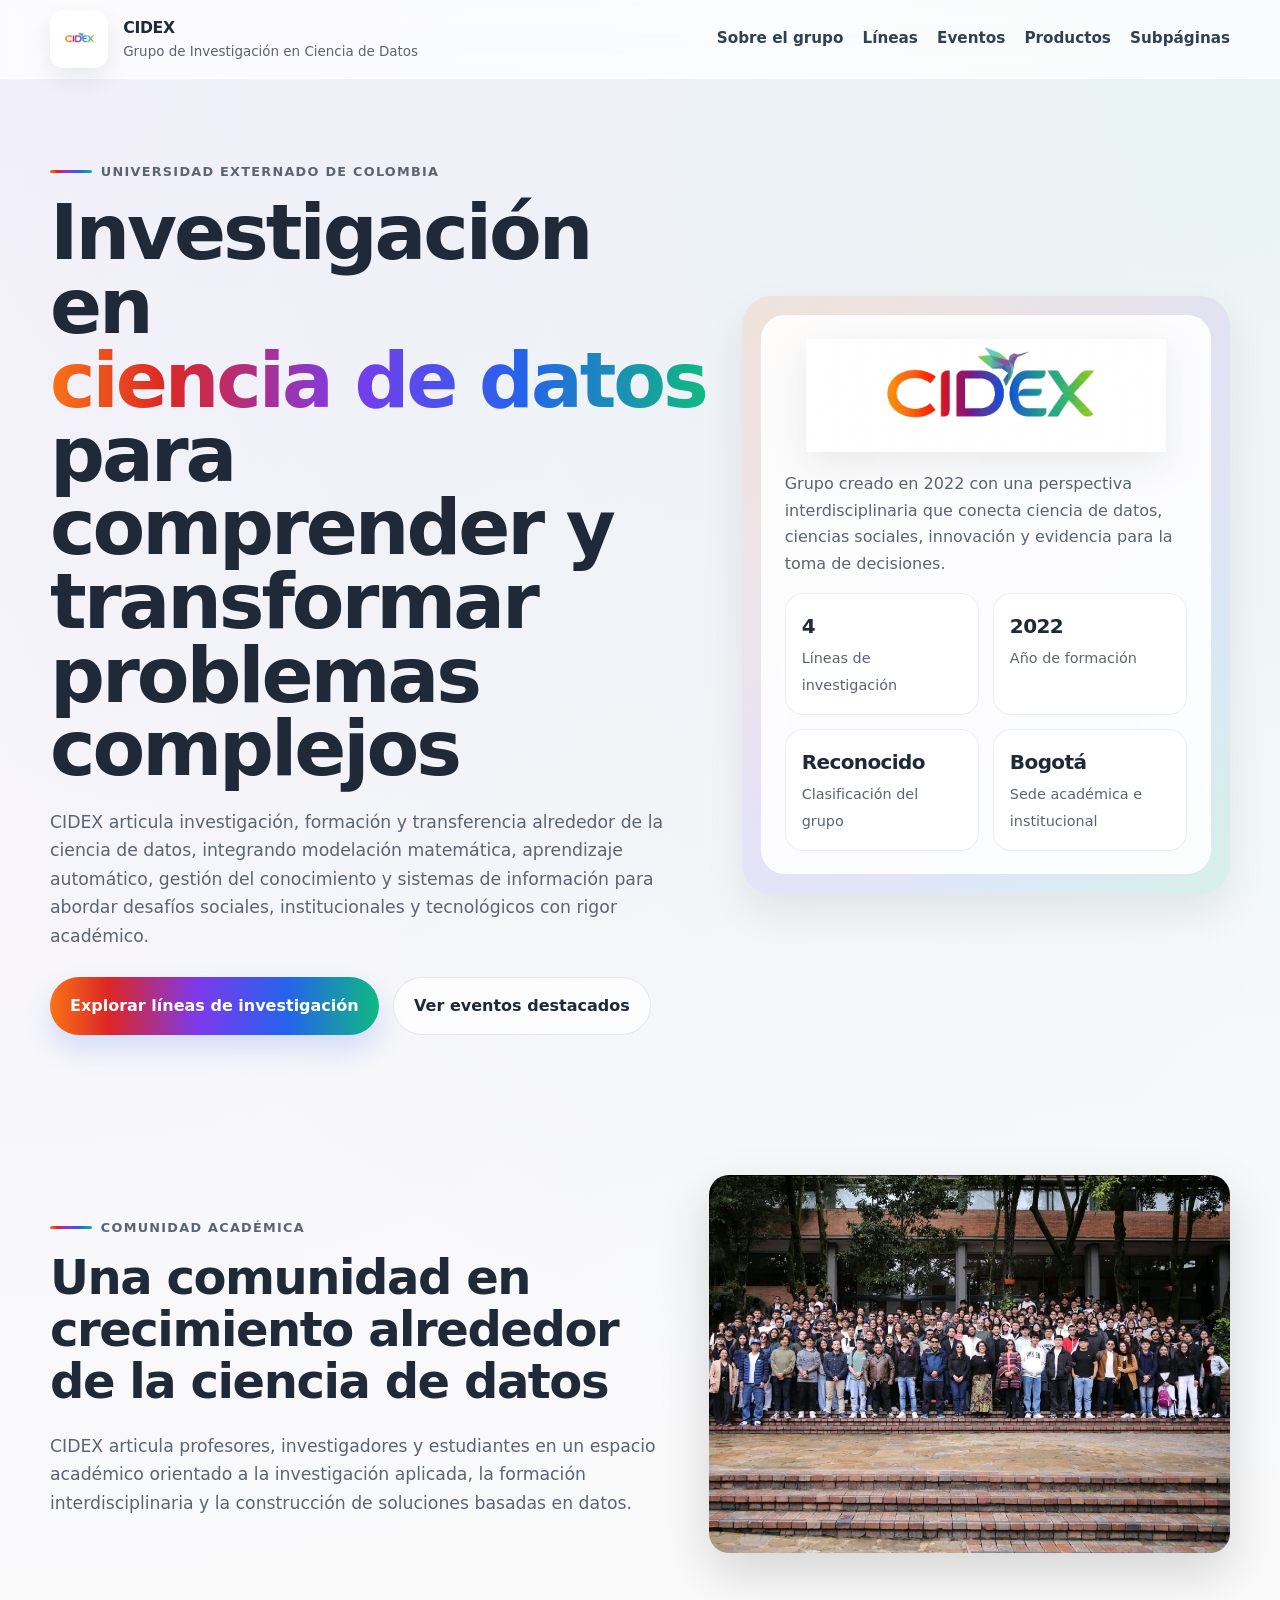
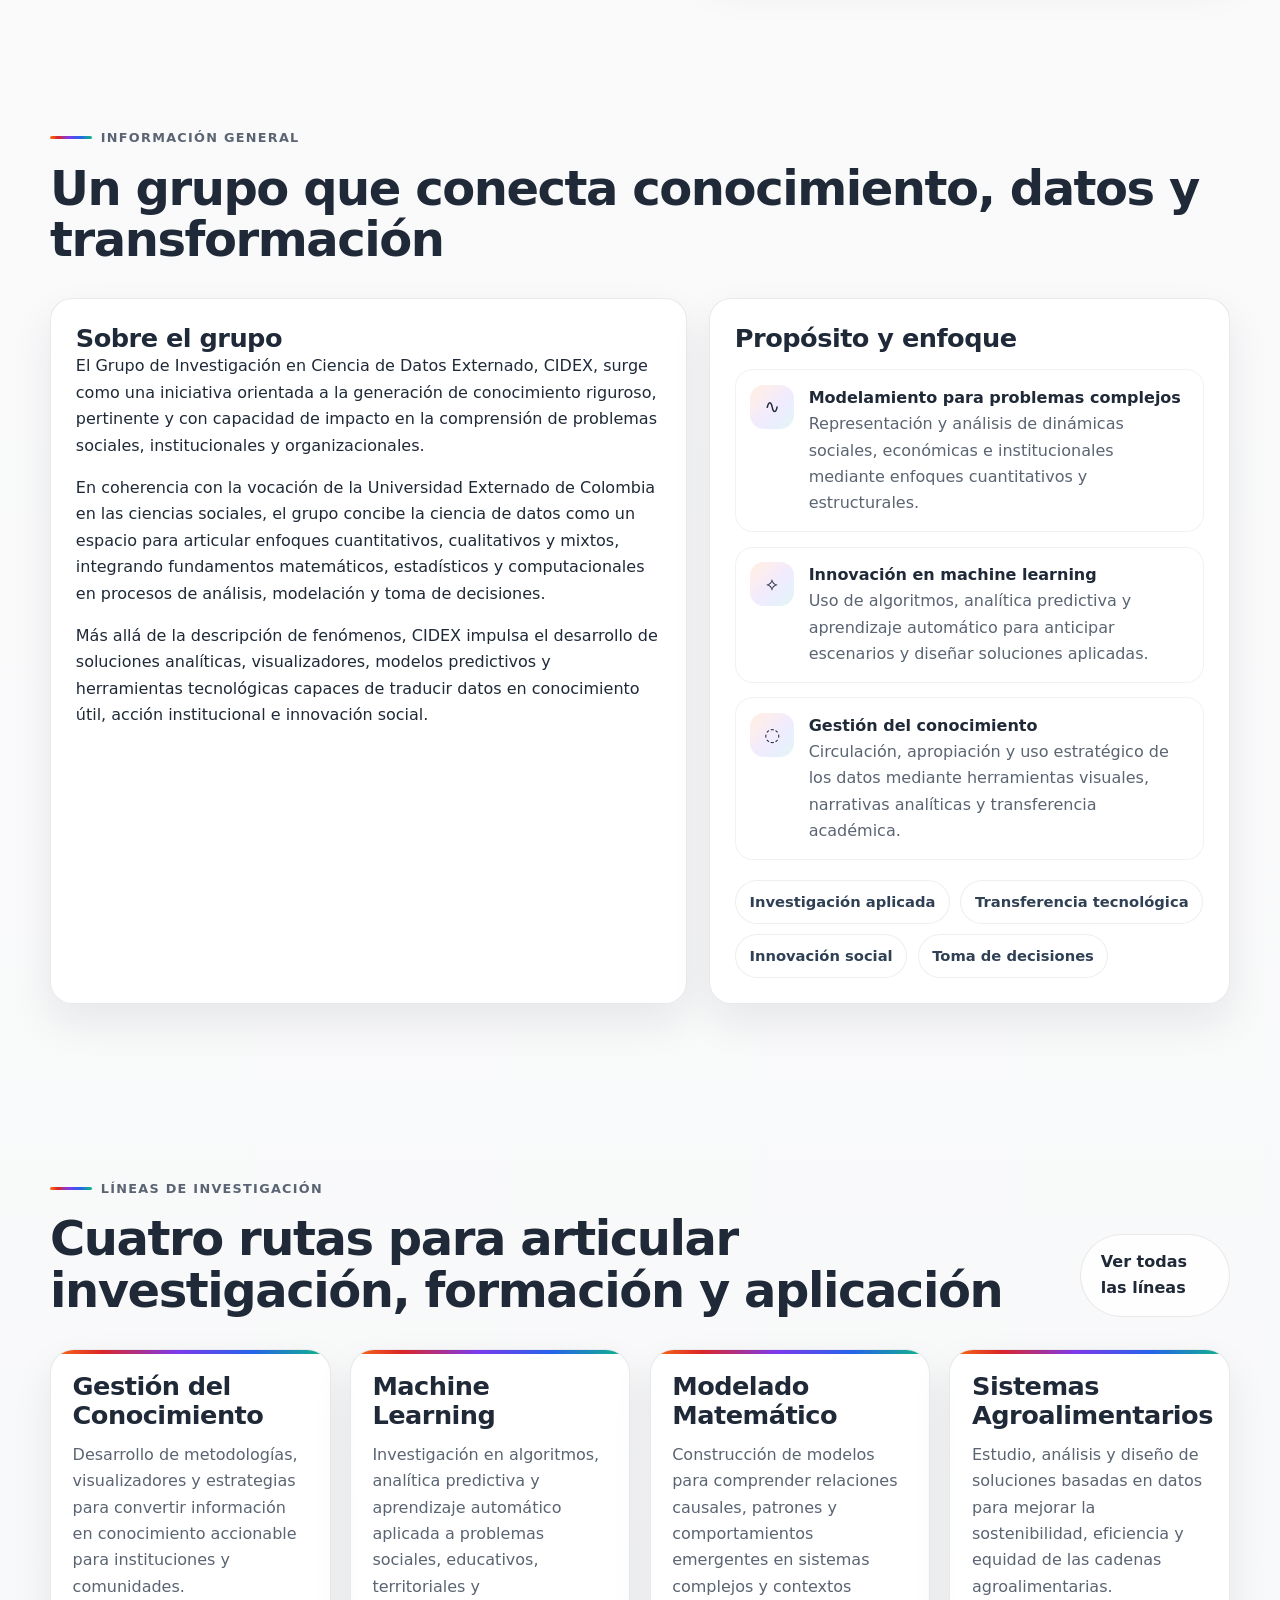
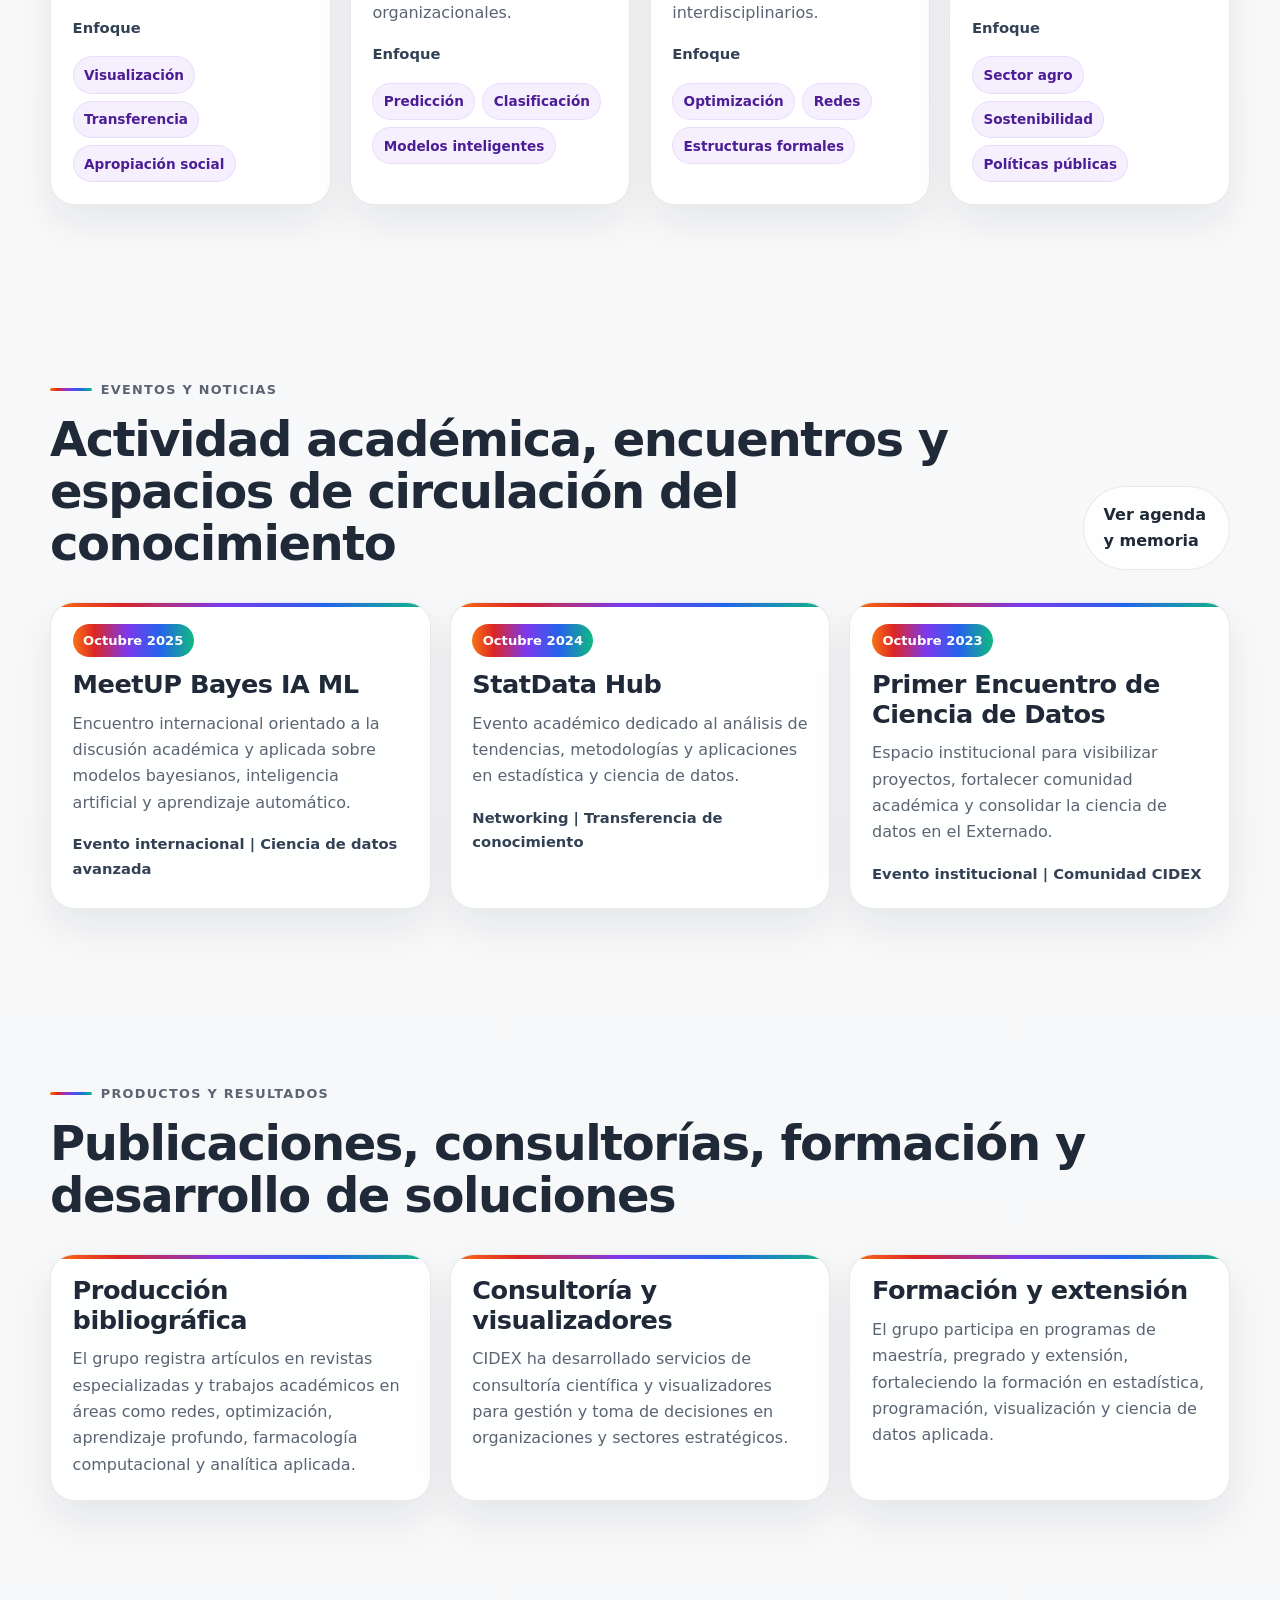
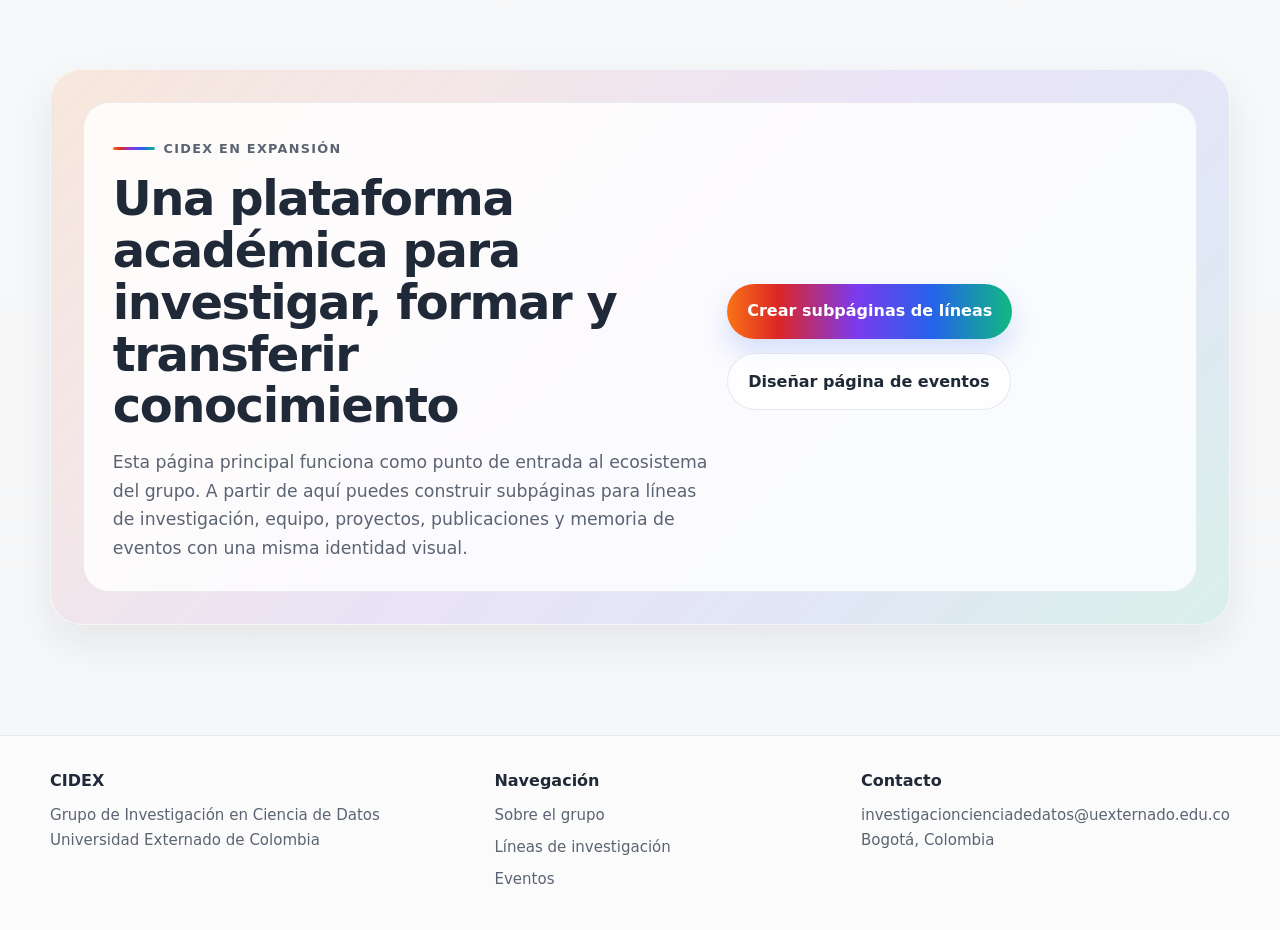
==== index.html @ fd1081f8 "Initial commit CIDEX website" ====
<!DOCTYPE html>
<html lang="es">

<head>
    <meta charset="UTF-8" />
    <meta name="viewport" content="width=device-width, initial-scale=1.0" />
    <title>CIDEX | Grupo de Investigación en Ciencia de Datos</title>
    <meta name="description"
        content="CIDEX, Grupo de Investigación en Ciencia de Datos de la Universidad Externado de Colombia." />
    <style>
        :root {
            --cidex-orange: #f97316;
            --cidex-red: #dc2626;
            --cidex-purple: #7c3aed;
            --cidex-blue: #2563eb;
            --cidex-green: #10b981;
            --text: #1f2937;
            --muted: #5b6472;
            --bg: #f6f7f8;
            --surface: rgba(255, 255, 255, 0.88);
            --border: rgba(31, 41, 55, 0.10);
            --shadow: 0 18px 40px rgba(15, 23, 42, 0.08);
            --radius: 22px;
            --gradient: linear-gradient(90deg, #f97316 0%, #dc2626 18%, #7c3aed 45%, #2563eb 72%, #10b981 100%);
            --gradient-soft: linear-gradient(135deg, rgba(249, 115, 22, 0.12), rgba(220, 38, 38, 0.08), rgba(124, 58, 237, 0.10), rgba(37, 99, 235, 0.10), rgba(16, 185, 129, 0.12));
            --max: 1180px;
        }

        * {
            box-sizing: border-box;
        }

        html {
            scroll-behavior: smooth;
        }

        body {
            margin: 0;
            font-family: Inter, ui-sans-serif, system-ui, -apple-system, BlinkMacSystemFont, "Segoe UI", sans-serif;
            color: var(--text);
            background:
                radial-gradient(circle at top left, rgba(124, 58, 237, 0.06), transparent 28%),
                radial-gradient(circle at top right, rgba(16, 185, 129, 0.07), transparent 26%),
                linear-gradient(180deg, #fbfbfc 0%, var(--bg) 100%);
            line-height: 1.65;
        }

        img {
            max-width: 100%;
            display: block;
        }

        a {
            color: inherit;
            text-decoration: none;
        }

        .container {
            width: min(calc(100% - 2rem), var(--max));
            margin: 0 auto;
        }

        .section {
            padding: 84px 0;
        }

        .section-header {
            display: flex;
            align-items: end;
            justify-content: space-between;
            gap: 1rem;
            margin-bottom: 2rem;
        }

        .eyebrow {
            display: inline-flex;
            align-items: center;
            gap: 0.55rem;
            font-size: 0.8rem;
            letter-spacing: 0.1em;
            text-transform: uppercase;
            color: var(--muted);
            margin-bottom: 0.9rem;
            font-weight: 700;
        }

        .eyebrow::before {
            content: "";
            width: 42px;
            height: 3px;
            border-radius: 999px;
            background: var(--gradient);
        }

        h1,
        h2,
        h3,
        h4,
        p {
            margin: 0;
        }

        h1 {
            font-size: clamp(2.7rem, 6vw, 5.2rem);
            line-height: 0.96;
            letter-spacing: -0.04em;
            font-weight: 800;
        }

        h2 {
            font-size: clamp(1.9rem, 4vw, 3rem);
            line-height: 1.08;
            letter-spacing: -0.03em;
            font-weight: 800;
        }

        h3 {
            font-size: clamp(1.2rem, 2.5vw, 1.6rem);
            line-height: 1.15;
            letter-spacing: -0.02em;
            font-weight: 800;
        }

        .lead {
            font-size: 1.08rem;
            color: var(--muted);
            max-width: 760px;
        }

        .site-header {
            position: sticky;
            top: 0;
            z-index: 30;
            backdrop-filter: blur(14px);
            background: rgba(255, 255, 255, 0.72);
            border-bottom: 1px solid rgba(255, 255, 255, 0.55);
        }

        .nav-wrap {
            display: flex;
            align-items: center;
            justify-content: space-between;
            gap: 1rem;
            min-height: 78px;
        }

        .brand {
            display: flex;
            align-items: center;
            gap: 0.95rem;
            min-width: 0;
        }

        .brand img {
            width: 58px;
            height: 58px;
            object-fit: contain;
            border-radius: 14px;
            background: rgba(255, 255, 255, 0.88);
            box-shadow: 0 10px 24px rgba(15, 23, 42, 0.08);
            padding: 0.28rem;
        }

        .brand-text {
            min-width: 0;
        }

        .brand-title {
            font-size: 0.98rem;
            font-weight: 800;
            letter-spacing: -0.02em;
            white-space: nowrap;
        }

        .brand-subtitle {
            font-size: 0.84rem;
            color: var(--muted);
            white-space: nowrap;
            overflow: hidden;
            text-overflow: ellipsis;
        }

        .nav {
            display: flex;
            gap: 1.2rem;
            align-items: center;
            flex-wrap: wrap;
            justify-content: flex-end;
            font-size: 0.95rem;
            color: #314053;
        }

        .nav a {
            position: relative;
            padding: 0.3rem 0;
            font-weight: 600;
        }

        .nav a::after {
            content: "";
            position: absolute;
            left: 0;
            bottom: -0.1rem;
            width: 100%;
            height: 2px;
            border-radius: 999px;
            background: var(--gradient);
            transform: scaleX(0);
            transform-origin: left;
            transition: transform 0.22s ease;
        }

        .nav a:hover::after,
        .nav a:focus-visible::after {
            transform: scaleX(1);
        }

        .hero {
            padding: 76px 0 56px;
        }

        .hero-grid {
            display: grid;
            grid-template-columns: 1.15fr 0.85fr;
            gap: 2rem;
            align-items: center;
        }

        .hero-title span {
            background: var(--gradient);
            -webkit-background-clip: text;
            background-clip: text;
            color: transparent;
            display: inline-block;
        }

        .hero-copy {
            margin-top: 1.35rem;
            font-size: 1.08rem;
            color: var(--muted);
            max-width: 760px;
        }

        .hero-actions {
            display: flex;
            gap: 0.9rem;
            flex-wrap: wrap;
            margin-top: 1.7rem;
        }

        .button,
        .button-secondary {
            display: inline-flex;
            align-items: center;
            justify-content: center;
            gap: 0.55rem;
            padding: 0.9rem 1.25rem;
            border-radius: 999px;
            font-weight: 700;
            transition: transform 0.18s ease, box-shadow 0.18s ease, background 0.18s ease;
        }

        .button {
            color: white;
            background: var(--gradient);
            box-shadow: 0 14px 28px rgba(37, 99, 235, 0.18);
        }

        .button-secondary {
            background: rgba(255, 255, 255, 0.78);
            border: 1px solid var(--border);
            color: var(--text);
        }

        .button:hover,
        .button-secondary:hover {
            transform: translateY(-2px);
        }

        .hero-panel {
            position: relative;
            padding: 1.2rem;
            border-radius: 30px;
            background: var(--gradient-soft);
            box-shadow: var(--shadow);
            overflow: hidden;
        }

        .hero-card {
            position: relative;
            background: var(--surface);
            border: 1px solid rgba(255, 255, 255, 0.72);
            border-radius: 24px;
            padding: 1.4rem;
            backdrop-filter: blur(12px);
            box-shadow: inset 0 1px 0 rgba(255, 255, 255, 0.7);
        }

        .hero-logo {
            width: min(100%, 360px);
            margin: 0 auto 1.2rem;
            filter: drop-shadow(0 12px 18px rgba(15, 23, 42, 0.08));
        }

        .hero-stats {
            display: grid;
            grid-template-columns: repeat(2, minmax(0, 1fr));
            gap: 0.85rem;
            margin-top: 1rem;
        }

        .stat {
            border-radius: 18px;
            background: rgba(255, 255, 255, 0.84);
            padding: 1rem;
            border: 1px solid rgba(31, 41, 55, 0.08);
        }

        .stat strong {
            display: block;
            font-size: 1.25rem;
            margin-bottom: 0.15rem;
            letter-spacing: -0.03em;
        }

        .stat span {
            font-size: 0.9rem;
            color: var(--muted);
        }

        .grid-2 {
            display: grid;
            grid-template-columns: 1.1fr 0.9fr;
            gap: 1.4rem;
        }

        .card {
            background: var(--surface);
            border: 1px solid var(--border);
            border-radius: var(--radius);
            padding: 1.55rem;
            box-shadow: var(--shadow);
        }

        .card p+p {
            margin-top: 1rem;
        }

        .pill-row {
            display: flex;
            flex-wrap: wrap;
            gap: 0.65rem;
            margin-top: 1.25rem;
        }

        .pill {
            display: inline-flex;
            align-items: center;
            border-radius: 999px;
            padding: 0.55rem 0.85rem;
            background: rgba(255, 255, 255, 0.82);
            border: 1px solid rgba(31, 41, 55, 0.08);
            font-size: 0.92rem;
            font-weight: 600;
            color: #304055;
        }

        .highlight-list {
            display: grid;
            gap: 0.9rem;
            margin-top: 1rem;
        }

        .highlight-item {
            display: grid;
            grid-template-columns: 44px 1fr;
            gap: 0.9rem;
            align-items: start;
            padding: 0.9rem;
            border-radius: 18px;
            background: rgba(255, 255, 255, 0.72);
            border: 1px solid rgba(31, 41, 55, 0.06);
        }

        .highlight-icon {
            width: 44px;
            height: 44px;
            border-radius: 14px;
            background: var(--gradient-soft);
            display: grid;
            place-items: center;
            font-size: 1.15rem;
        }

        .cards-4,
        .cards-3 {
            display: grid;
            gap: 1.2rem;
        }

        .cards-4 {
            grid-template-columns: repeat(4, minmax(0, 1fr));
        }

        .cards-3 {
            grid-template-columns: repeat(3, minmax(0, 1fr));
        }

        .line-card,
        .news-card,
        .product-card {
            background: var(--surface);
            border: 1px solid var(--border);
            border-radius: 24px;
            padding: 1.35rem;
            box-shadow: var(--shadow);
            position: relative;
            overflow: hidden;
        }

        .line-card::before,
        .news-card::before,
        .product-card::before {
            content: "";
            position: absolute;
            inset: 0 auto auto 0;
            width: 100%;
            height: 4px;
            background: var(--gradient);
        }

        .line-card p,
        .news-card p,
        .product-card p {
            color: var(--muted);
            margin-top: 0.7rem;
        }

        .line-meta,
        .news-meta {
            margin-top: 1rem;
            font-size: 0.92rem;
            color: #334155;
            font-weight: 600;
        }

        .professors {
            margin-top: 1rem;
            display: flex;
            flex-wrap: wrap;
            gap: 0.45rem;
        }

        .professors span {
            font-size: 0.85rem;
            border-radius: 999px;
            padding: 0.4rem 0.65rem;
            background: rgba(124, 58, 237, 0.08);
            border: 1px solid rgba(124, 58, 237, 0.10);
            color: #4c1d95;
            font-weight: 600;
        }

        .news-date {
            display: inline-flex;
            margin-bottom: 0.8rem;
            padding: 0.35rem 0.65rem;
            border-radius: 999px;
            font-size: 0.82rem;
            font-weight: 700;
            color: white;
            background: var(--gradient);
        }

        .cta {
            padding: 84px 0 110px;
        }

        .cta-box {
            border-radius: 32px;
            padding: 2rem;
            background: var(--gradient-soft);
            box-shadow: var(--shadow);
            border: 1px solid rgba(255, 255, 255, 0.55);
        }

        .cta-inner {
            display: grid;
            grid-template-columns: 1.15fr 0.85fr;
            gap: 1.2rem;
            align-items: center;
            background: rgba(255, 255, 255, 0.82);
            border-radius: 26px;
            padding: 1.8rem;
            border: 1px solid rgba(31, 41, 55, 0.08);
        }

        .site-footer {
            padding: 32px 0 38px;
            border-top: 1px solid rgba(31, 41, 55, 0.08);
            background: rgba(255, 255, 255, 0.55);
        }

        .footer-grid {
            display: grid;
            grid-template-columns: 1.1fr 0.9fr 0.9fr;
            gap: 1rem;
            align-items: start;
        }

        .footer-title {
            font-weight: 800;
            margin-bottom: 0.55rem;
        }

        .footer-note,
        .footer-links a {
            color: var(--muted);
            font-size: 0.94rem;
        }

        .footer-links {
            display: grid;
            gap: 0.45rem;
        }

        .muted {
            color: var(--muted);
        }

        @media (max-width: 1080px) {

            .hero-grid,
            .grid-2,
            .cta-inner,
            .footer-grid,
            .cards-4,
            .cards-3 {
                grid-template-columns: 1fr;
            }

            .nav-wrap {
                align-items: flex-start;
                flex-direction: column;
                padding: 1rem 0;
            }

            .nav {
                width: 100%;
                justify-content: flex-start;
            }
        }

        @media (max-width: 720px) {
            .section {
                padding: 68px 0;
            }

            .hero {
                padding-top: 48px;
            }

            .hero-stats {
                grid-template-columns: 1fr;
            }

            .brand img {
                width: 52px;
                height: 52px;
            }

            .brand-title {
                white-space: normal;
            }

            .brand-subtitle {
                white-space: normal;
            }

            .section-header {
                align-items: flex-start;
                flex-direction: column;
            }

            .cta-box {
                padding: 1rem;
            }

            .cta-inner {
                padding: 1.25rem;
            }
        }

        .community-image {
            margin-top: 1.8rem;
            border-radius: 20px;
            overflow: hidden;
            box-shadow: 0 20px 50px rgba(0, 0, 0, 0.15);

            max-width: 700px;
            /* 👈 controla tamaño */
            margin-left: auto;
            margin-right: auto;
            /* 👈 la centra */
        }

        .community-image img {
            width: 100%;
            height: auto;
            display: block;
        }
    </style>
</head>

<body>
    <header class="site-header">
        <div class="container nav-wrap">
            <a href="#inicio" class="brand" aria-label="Ir al inicio de CIDEX">
                <img src="cidex.png" alt="Logo CIDEX" />
                <div class="brand-text">
                    <div class="brand-title">CIDEX</div>
                    <div class="brand-subtitle">Grupo de Investigación en Ciencia de Datos</div>
                </div>
            </a>

            <nav class="nav" aria-label="Navegación principal">
                <a href="#sobre">Sobre el grupo</a>
                <a href="#lineas">Líneas</a>
                <a href="#eventos">Eventos</a>
                <a href="#productos">Productos</a>
                <a href="lineas/index.html">Subpáginas</a>
            </nav>
        </div>
    </header>

    <main id="inicio">
        <section class="hero">
            <div class="container hero-grid">
                <div>
                    <div class="eyebrow">Universidad Externado de Colombia</div>
                    <h1 class="hero-title">Investigación en <span>ciencia de datos</span> para comprender y transformar
                        problemas complejos</h1>
                    <p class="hero-copy">
                        CIDEX articula investigación, formación y transferencia alrededor de la ciencia de datos,
                        integrando modelación matemática, aprendizaje automático, gestión del conocimiento y sistemas
                        de información para abordar desafíos sociales, institucionales y tecnológicos con rigor
                        académico.
                    </p>
                    <div class="hero-actions">
                        <a class="button" href="#lineas">Explorar líneas de investigación</a>
                        <a class="button-secondary" href="#eventos">Ver eventos destacados</a>
                    </div>
                </div>

                <div class="hero-panel">
                    <div class="hero-card">
                        <img class="hero-logo" src="cidex.png" alt="Identidad gráfica de CIDEX" />
                        <p class="muted">
                            Grupo creado en 2022 con una perspectiva interdisciplinaria que conecta ciencia de datos,
                            ciencias sociales, innovación y evidencia para la toma de decisiones.
                        </p>
                        <div class="hero-stats">
                            <div class="stat">
                                <strong>4</strong>
                                <span>Líneas de investigación</span>
                            </div>
                            <div class="stat">
                                <strong>2022</strong>
                                <span>Año de formación</span>
                            </div>
                            <div class="stat">
                                <strong>Reconocido</strong>
                                <span>Clasificación del grupo</span>
                            </div>
                            <div class="stat">
                                <strong>Bogotá</strong>
                                <span>Sede académica e institucional</span>
                            </div>
                        </div>
                    </div>
                </div>
            </div>
        </section>

        <section class="community section">
            <div class="container">
                <div class="grid-2" style="align-items: center;">
                    <div>
                        <div class="eyebrow">Comunidad académica</div>
                        <h2>Una comunidad en crecimiento alrededor de la ciencia de datos</h2>

                        <p class="lead" style="margin-top: 1.5rem;">
                            CIDEX articula profesores, investigadores y estudiantes en un espacio académico
                            orientado a la investigación aplicada, la formación interdisciplinaria y la
                            construcción de soluciones basadas en datos.
                        </p>
                    </div>

                    <div class="community-image" style="margin-top: 0; max-width: 100%;">
                        <img src="cd2026.jpeg" alt="Comunidad CIDEX">
                    </div>
                </div>
            </div>
        </section>

        <section id="sobre" class="section">
            <div class="container">
                <div class="section-header">
                    <div>
                        <div class="eyebrow">Información general</div>
                        <h2>Un grupo que conecta conocimiento, datos y transformación</h2>
                    </div>
                </div>

                <div class="grid-2">
                    <article class="card">
                        <h3>Sobre el grupo</h3>
                        <p>
                            El Grupo de Investigación en Ciencia de Datos Externado, CIDEX, surge como una iniciativa
                            orientada a la generación de conocimiento riguroso, pertinente y con capacidad de impacto en
                            la
                            comprensión de problemas sociales, institucionales y organizacionales.
                        </p>
                        <p>
                            En coherencia con la vocación de la Universidad Externado de Colombia en las ciencias
                            sociales,
                            el grupo concibe la ciencia de datos como un espacio para articular enfoques cuantitativos,
                            cualitativos y mixtos, integrando fundamentos matemáticos, estadísticos y computacionales en
                            procesos de análisis, modelación y toma de decisiones.
                        </p>
                        <p>
                            Más allá de la descripción de fenómenos, CIDEX impulsa el desarrollo de soluciones
                            analíticas,
                            visualizadores, modelos predictivos y herramientas tecnológicas capaces de traducir datos en
                            conocimiento útil, acción institucional e innovación social.
                        </p>
                    </article>

                    <article class="card">
                        <h3>Propósito y enfoque</h3>
                        <div class="highlight-list">
                            <div class="highlight-item">
                                <div class="highlight-icon">∿</div>
                                <div>
                                    <strong>Modelamiento para problemas complejos</strong>
                                    <p class="muted">Representación y análisis de dinámicas sociales, económicas e
                                        institucionales mediante enfoques cuantitativos y estructurales.</p>
                                </div>
                            </div>
                            <div class="highlight-item">
                                <div class="highlight-icon">⟡</div>
                                <div>
                                    <strong>Innovación en machine learning</strong>
                                    <p class="muted">Uso de algoritmos, analítica predictiva y aprendizaje automático
                                        para anticipar escenarios y diseñar soluciones aplicadas.</p>
                                </div>
                            </div>
                            <div class="highlight-item">
                                <div class="highlight-icon">◌</div>
                                <div>
                                    <strong>Gestión del conocimiento</strong>
                                    <p class="muted">Circulación, apropiación y uso estratégico de los datos mediante
                                        herramientas visuales, narrativas analíticas y transferencia académica.</p>
                                </div>
                            </div>
                        </div>
                        <div class="pill-row">
                            <span class="pill">Investigación aplicada</span>
                            <span class="pill">Transferencia tecnológica</span>
                            <span class="pill">Innovación social</span>
                            <span class="pill">Toma de decisiones</span>
                        </div>
                    </article>
                </div>
            </div>
        </section>

        <section id="lineas" class="section">
            <div class="container">
                <div class="section-header">
                    <div>
                        <div class="eyebrow">Líneas de investigación</div>
                        <h2>Cuatro rutas para articular investigación, formación y aplicación</h2>
                    </div>
                    <a class="button-secondary" href="lineas/index.html">Ver todas las líneas</a>
                </div>

                <div class="cards-4">
                    <a class="line-card" href="gestion-del-conocimiento.html">
                        <h3>Gestión del Conocimiento</h3>
                        <p>
                            Desarrollo de metodologías, visualizadores y estrategias para convertir información en
                            conocimiento accionable para instituciones y comunidades.
                        </p>
                        <div class="line-meta">Enfoque</div>
                        <div class="professors">
                            <span>Visualización</span>
                            <span>Transferencia</span>
                            <span>Apropiación social</span>
                        </div>
                    </a>

                    <a class="line-card" href="machine-learning.html">
                        <h3>Machine Learning</h3>
                        <p>
                            Investigación en algoritmos, analítica predictiva y aprendizaje automático aplicada a
                            problemas sociales, educativos, territoriales y organizacionales.
                        </p>
                        <div class="line-meta">Enfoque</div>
                        <div class="professors">
                            <span>Predicción</span>
                            <span>Clasificación</span>
                            <span>Modelos inteligentes</span>
                        </div>
                    </a>

                    <a class="line-card" href="modelado-matematico.html">
                        <h3>Modelado Matemático</h3>
                        <p>
                            Construcción de modelos para comprender relaciones causales, patrones y comportamientos
                            emergentes en sistemas complejos y contextos interdisciplinarios.
                        </p>
                        <div class="line-meta">Enfoque</div>
                        <div class="professors">
                            <span>Optimización</span>
                            <span>Redes</span>
                            <span>Estructuras formales</span>
                        </div>
                    </a>

                    <a class="line-card" href="sistemas-agroalimentarios.html">
                        <h3>Sistemas Agroalimentarios</h3>
                        <p>
                            Estudio, análisis y diseño de soluciones basadas en datos para mejorar la sostenibilidad, eficiencia y equidad de las cadenas agroalimentarias.
                        </p>
                        <div class="line-meta">Enfoque</div>
                        <div class="professors">
                            <span>Sector agro</span>
                            <span>Sostenibilidad</span>
                            <span>Políticas públicas</span>
                        </div>
                    </a>
                </div>
            </div>
        </section>

        <section id="eventos" class="section">
            <div class="container">
                <div class="section-header">
                    <div>
                        <div class="eyebrow">Eventos y noticias</div>
                        <h2>Actividad académica, encuentros y espacios de circulación del conocimiento</h2>
                    </div>
                    <a class="button-secondary" href="eventos/index.html">Ver agenda y memoria</a>
                </div>

                <div class="cards-3">

                    <a class="news-card"
                        href="https://www.uexternado.edu.co/departamento-de-matematicas/inicia-el-congreso-meetup-bayes-ia-ml-donde-el-conocimiento-y-la-tecnologia-se-encuentran/"
                        target="_blank">
                        <span class="news-date">Octubre 2025</span>
                        <h3>MeetUP Bayes IA ML</h3>
                        <p>
                            Encuentro internacional orientado a la discusión académica y aplicada sobre modelos
                            bayesianos, inteligencia artificial y aprendizaje automático.
                        </p>
                        <div class="news-meta">Evento internacional | Ciencia de datos avanzada</div>
                    </a>

                    <a class="news-card"
                        href="https://www.uexternado.edu.co/departamento-de-matematicas/statdata-hub-el-poder-de-los-datos-y-la-estadistica-para-transformar-el-mundo/"
                        target="_blank">
                        <span class="news-date">Octubre 2024</span>
                        <h3>StatData Hub</h3>
                        <p>
                            Evento académico dedicado al análisis de tendencias, metodologías y aplicaciones en
                            estadística y ciencia de datos.
                        </p>
                        <div class="news-meta">Networking | Transferencia de conocimiento</div>
                    </a>

                    <a class="news-card"
                        href="https://www.uexternado.edu.co/departamento-de-matematicas/explorando-los-desafios-y-tendencias-en-el-primer-encuentro-de-ciencia-de-datos-del-externado/"
                        target="_blank">
                        <span class="news-date">Octubre 2023</span>
                        <h3>Primer Encuentro de Ciencia de Datos</h3>
                        <p>
                            Espacio institucional para visibilizar proyectos, fortalecer comunidad académica y
                            consolidar la ciencia de datos en el Externado.
                        </p>
                        <div class="news-meta">Evento institucional | Comunidad CIDEX</div>
                    </a>

                </div>
            </div>
        </section>

        <section id="productos" class="section">
            <div class="container">
                <div class="section-header">
                    <div>
                        <div class="eyebrow">Productos y resultados</div>
                        <h2>Publicaciones, consultorías, formación y desarrollo de soluciones</h2>
                    </div>
                </div>

                <div class="cards-3">
                    <article class="product-card">
                        <h3>Producción bibliográfica</h3>
                        <p>
                            El grupo registra artículos en revistas especializadas y trabajos académicos en áreas como
                            redes, optimización, aprendizaje profundo, farmacología computacional y analítica aplicada.
                        </p>
                    </article>

                    <article class="product-card">
                        <h3>Consultoría y visualizadores</h3>
                        <p>
                            CIDEX ha desarrollado servicios de consultoría científica y visualizadores para gestión y
                            toma de decisiones en organizaciones y sectores estratégicos.
                        </p>
                    </article>

                    <article class="product-card">
                        <h3>Formación y extensión</h3>
                        <p>
                            El grupo participa en programas de maestría, pregrado y extensión, fortaleciendo la
                            formación en estadística, programación, visualización y ciencia de datos aplicada.
                        </p>
                    </article>
                </div>
            </div>
        </section>

        <section class="cta">
            <div class="container">
                <div class="cta-box">
                    <div class="cta-inner">
                        <div>
                            <div class="eyebrow">CIDEX en expansión</div>
                            <h2>Una plataforma académica para investigar, formar y transferir conocimiento</h2>
                            <p class="lead" style="margin-top: 1rem;">
                                Esta página principal funciona como punto de entrada al ecosistema del grupo.
                                A partir de aquí puedes construir subpáginas para líneas de investigación,
                                equipo, proyectos, publicaciones y memoria de eventos con una misma identidad visual.
                            </p>
                        </div>
                        <div class="hero-actions" style="justify-content: flex-start; margin-top: 0;">
                            <a class="button" href="lineas/index.html">Crear subpáginas de líneas</a>
                            <a class="button-secondary" href="eventos/index.html">Diseñar página de eventos</a>
                        </div>
                    </div>
                </div>
            </div>
        </section>
    </main>

    <footer class="site-footer">
        <div class="container footer-grid">
            <div>
                <div class="footer-title">CIDEX</div>
                <p class="footer-note">Grupo de Investigación en Ciencia de Datos<br />Universidad Externado de Colombia
                </p>
            </div>
            <div>
                <div class="footer-title">Navegación</div>
                <div class="footer-links">
                    <a href="#sobre">Sobre el grupo</a>
                    <a href="#lineas">Líneas de investigación</a>
                    <a href="#eventos">Eventos</a>
                </div>
            </div>
            <div>
                <div class="footer-title">Contacto</div>
                <p class="footer-note">investigacioncienciadedatos@uexternado.edu.co</p>
                <p class="footer-note">Bogotá, Colombia</p>
            </div>
        </div>
    </footer>
</body>

</html>
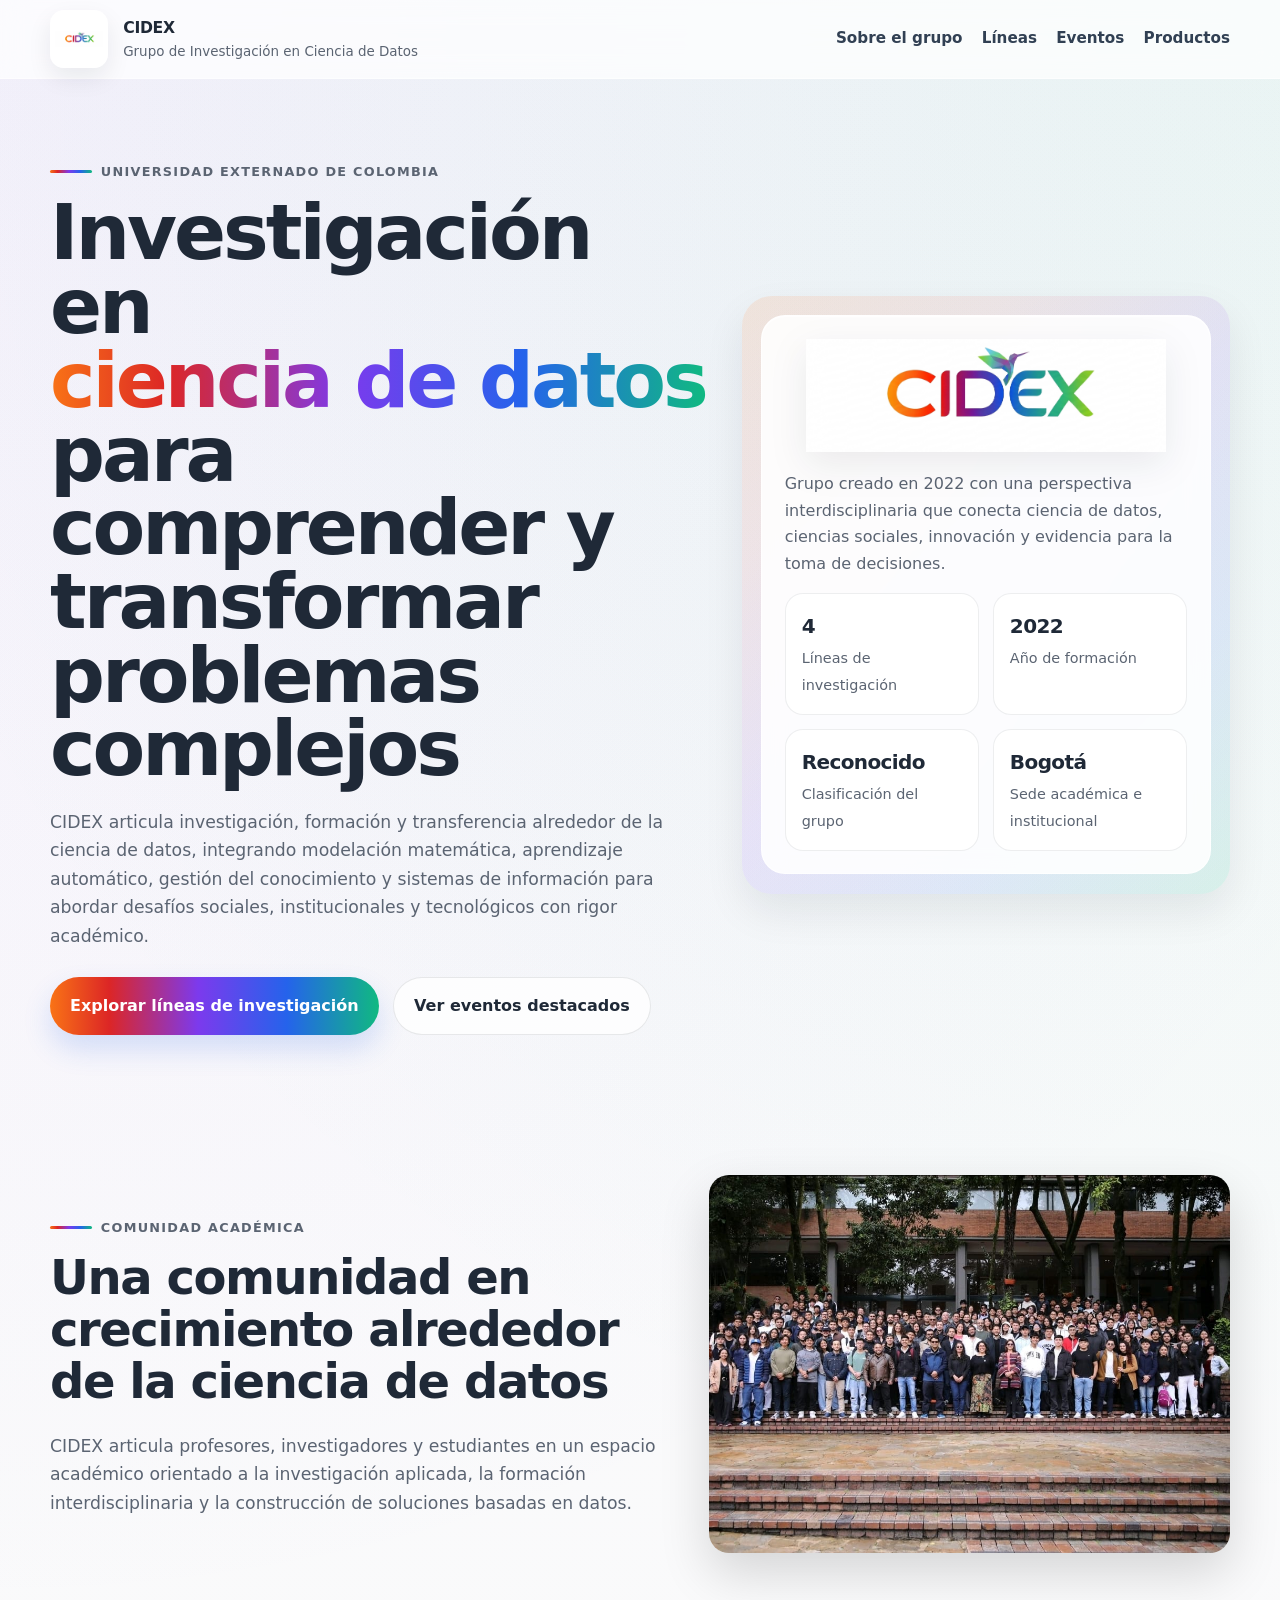
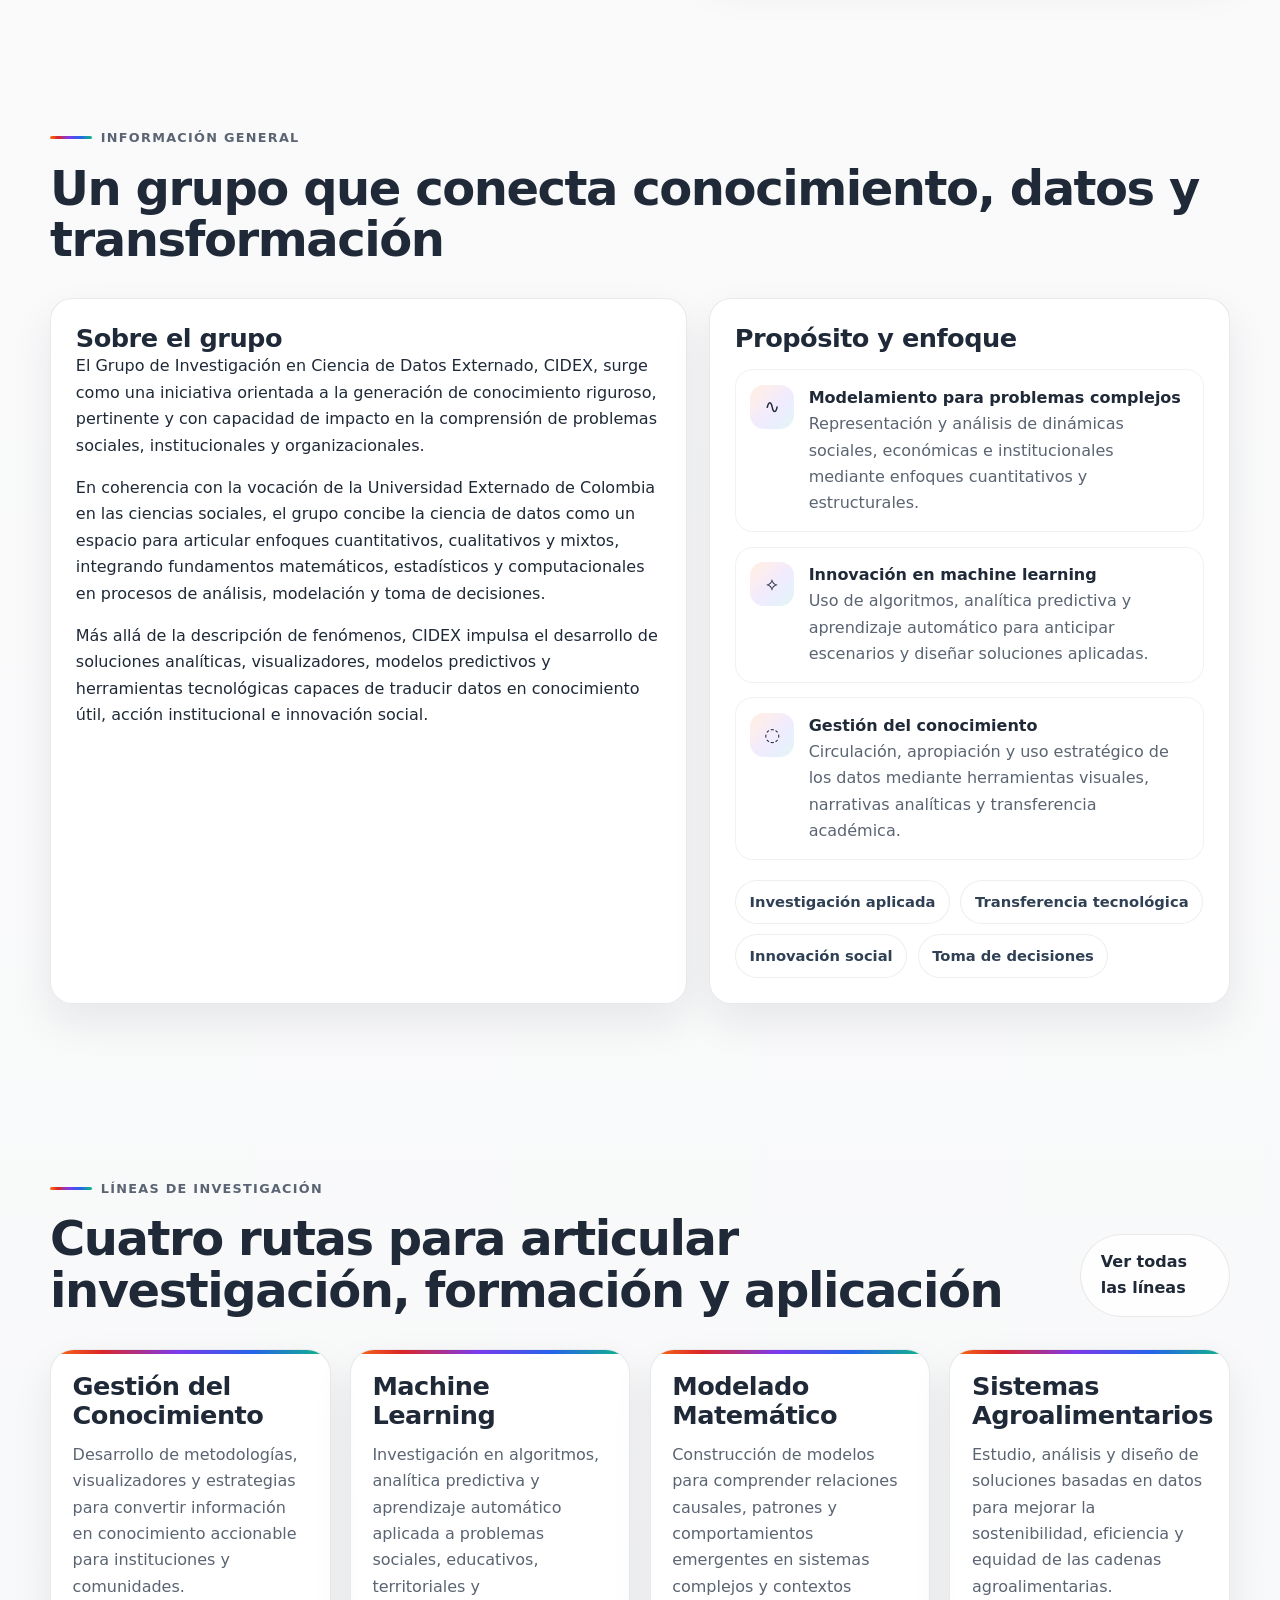
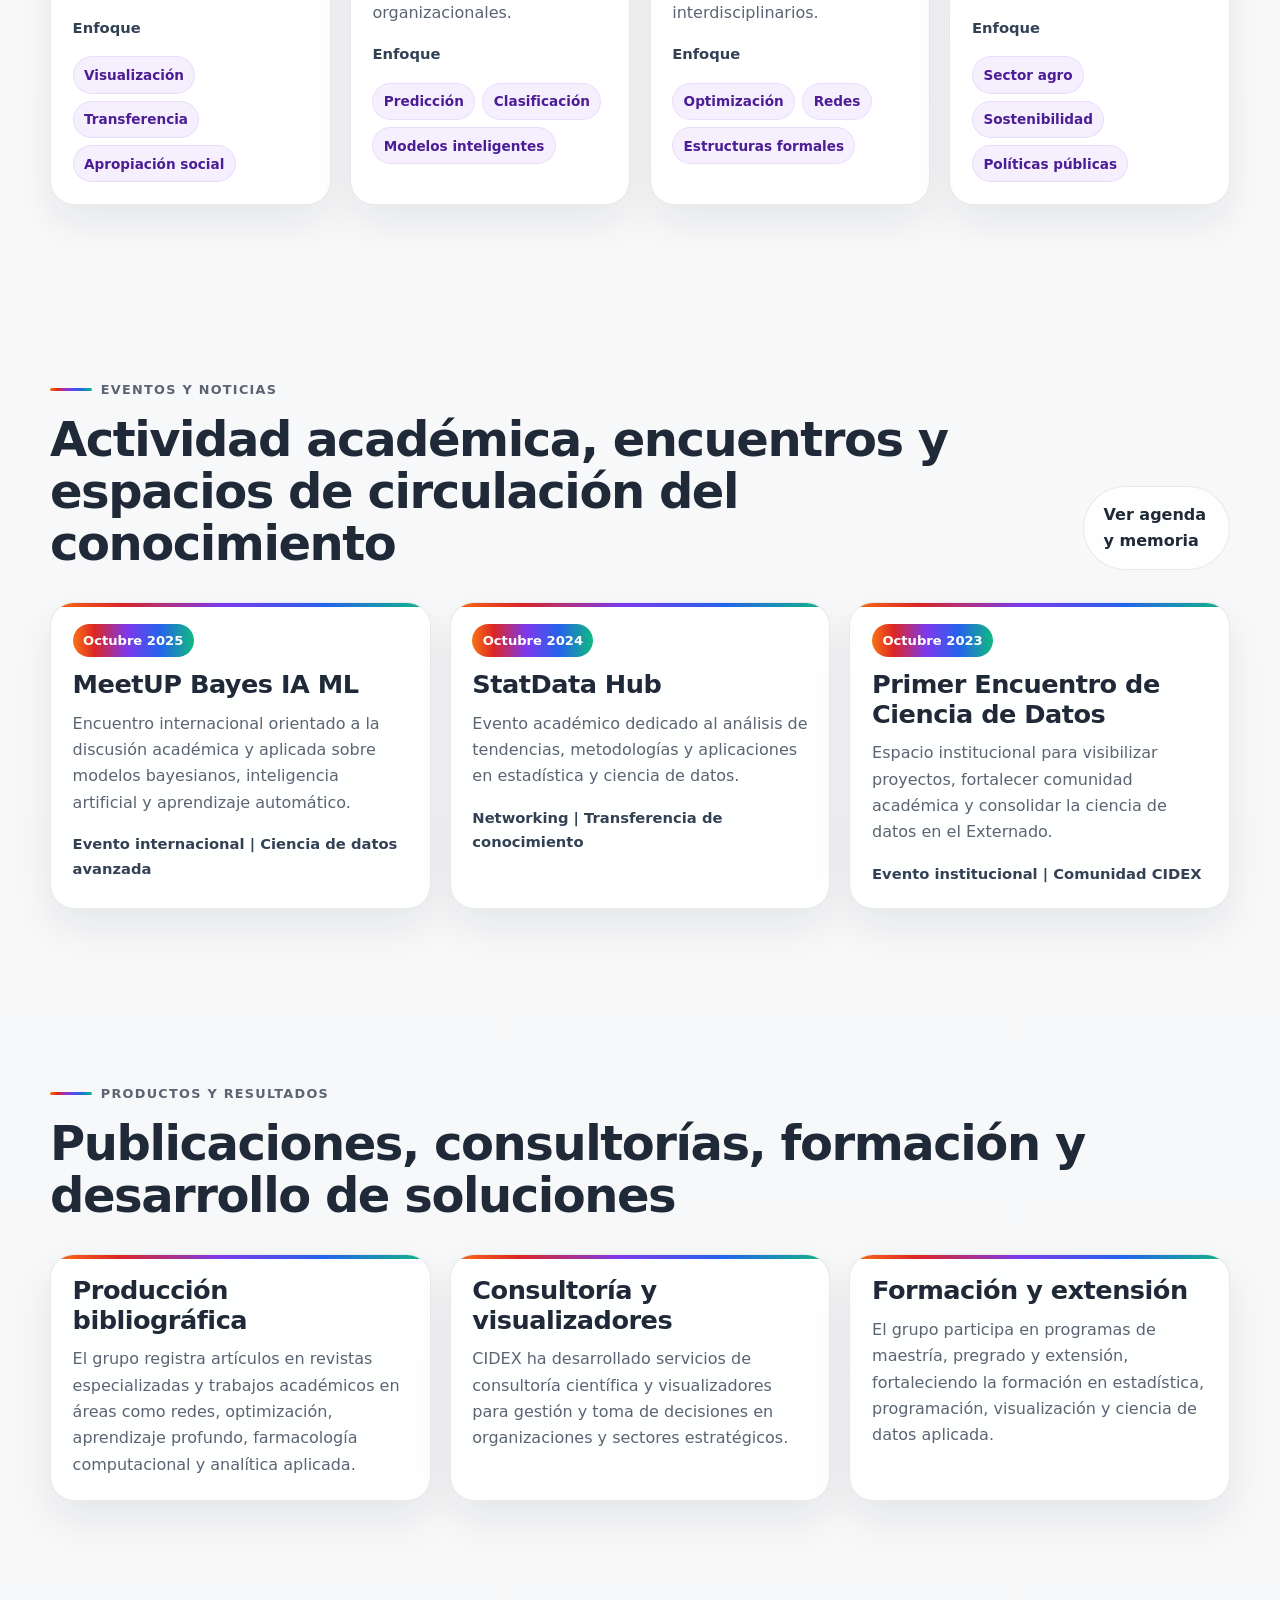
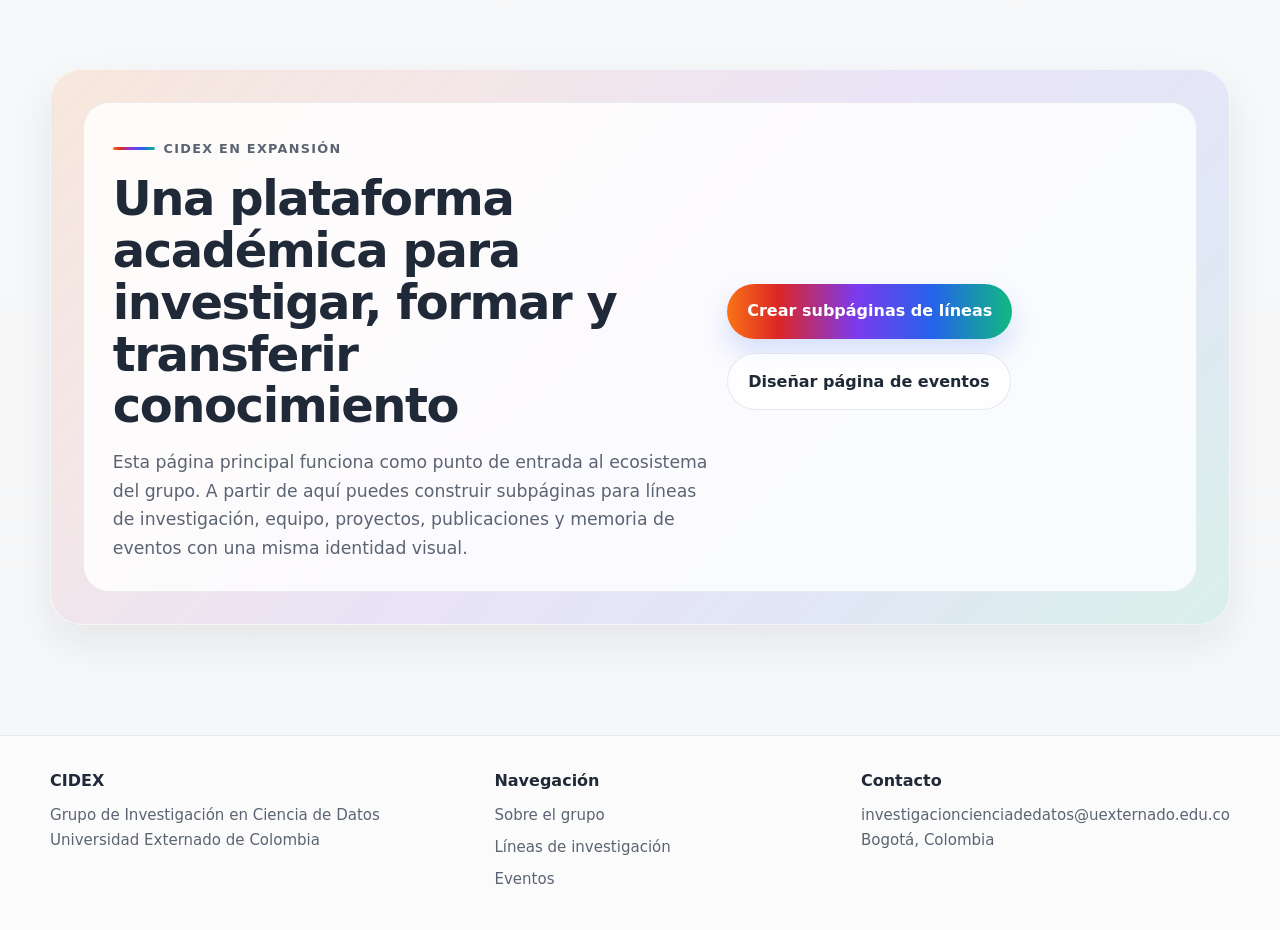
==== commit 96619fce: "Actualización página CIDEX" ====
--- a/index.html
+++ b/index.html
@@ -628,7 +628,6 @@
                 <a href="#lineas">Líneas</a>
                 <a href="#eventos">Eventos</a>
                 <a href="#productos">Productos</a>
-                <a href="lineas/index.html">Subpáginas</a>
             </nav>
         </div>
     </header>
@@ -831,7 +830,8 @@
                     <a class="line-card" href="sistemas-agroalimentarios.html">
                         <h3>Sistemas Agroalimentarios</h3>
                         <p>
-                            Estudio, análisis y diseño de soluciones basadas en datos para mejorar la sostenibilidad, eficiencia y equidad de las cadenas agroalimentarias.
+                            Estudio, análisis y diseño de soluciones basadas en datos para mejorar la sostenibilidad,
+                            eficiencia y equidad de las cadenas agroalimentarias.
                         </p>
                         <div class="line-meta">Enfoque</div>
                         <div class="professors">
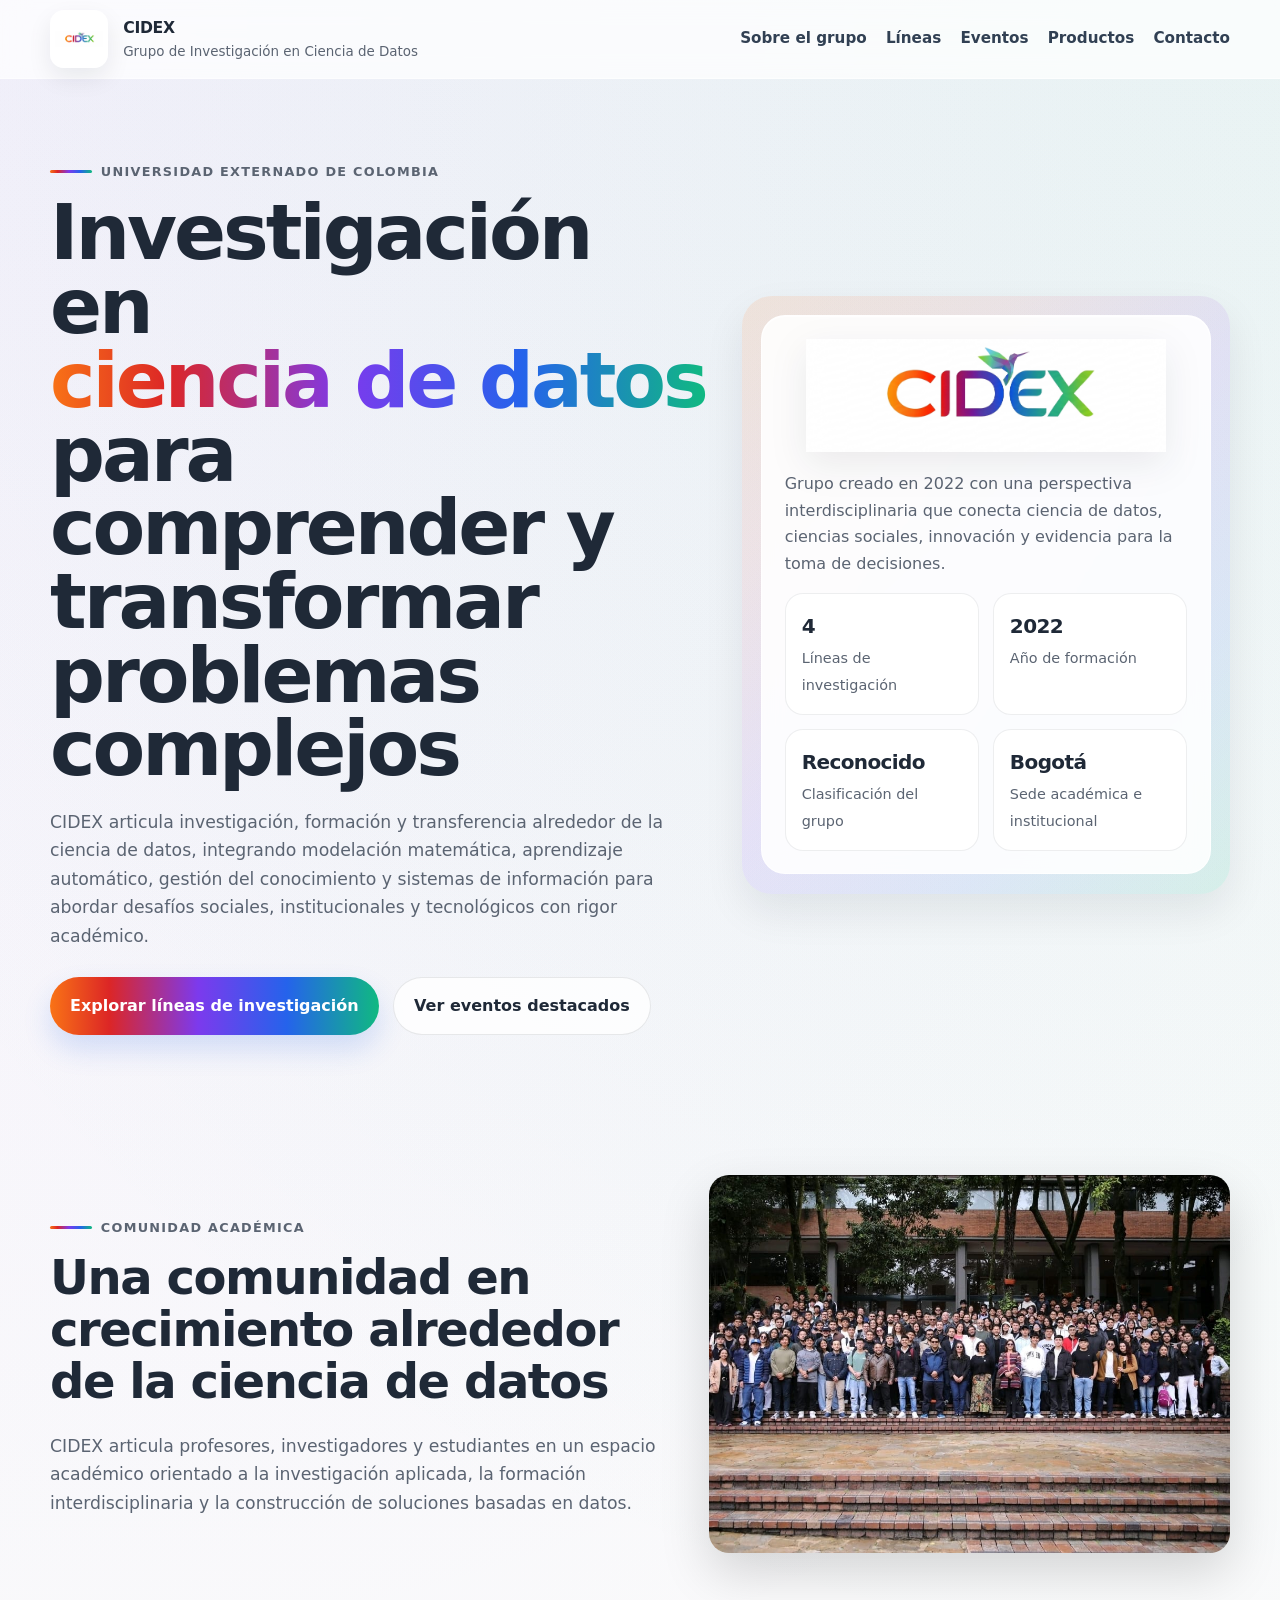
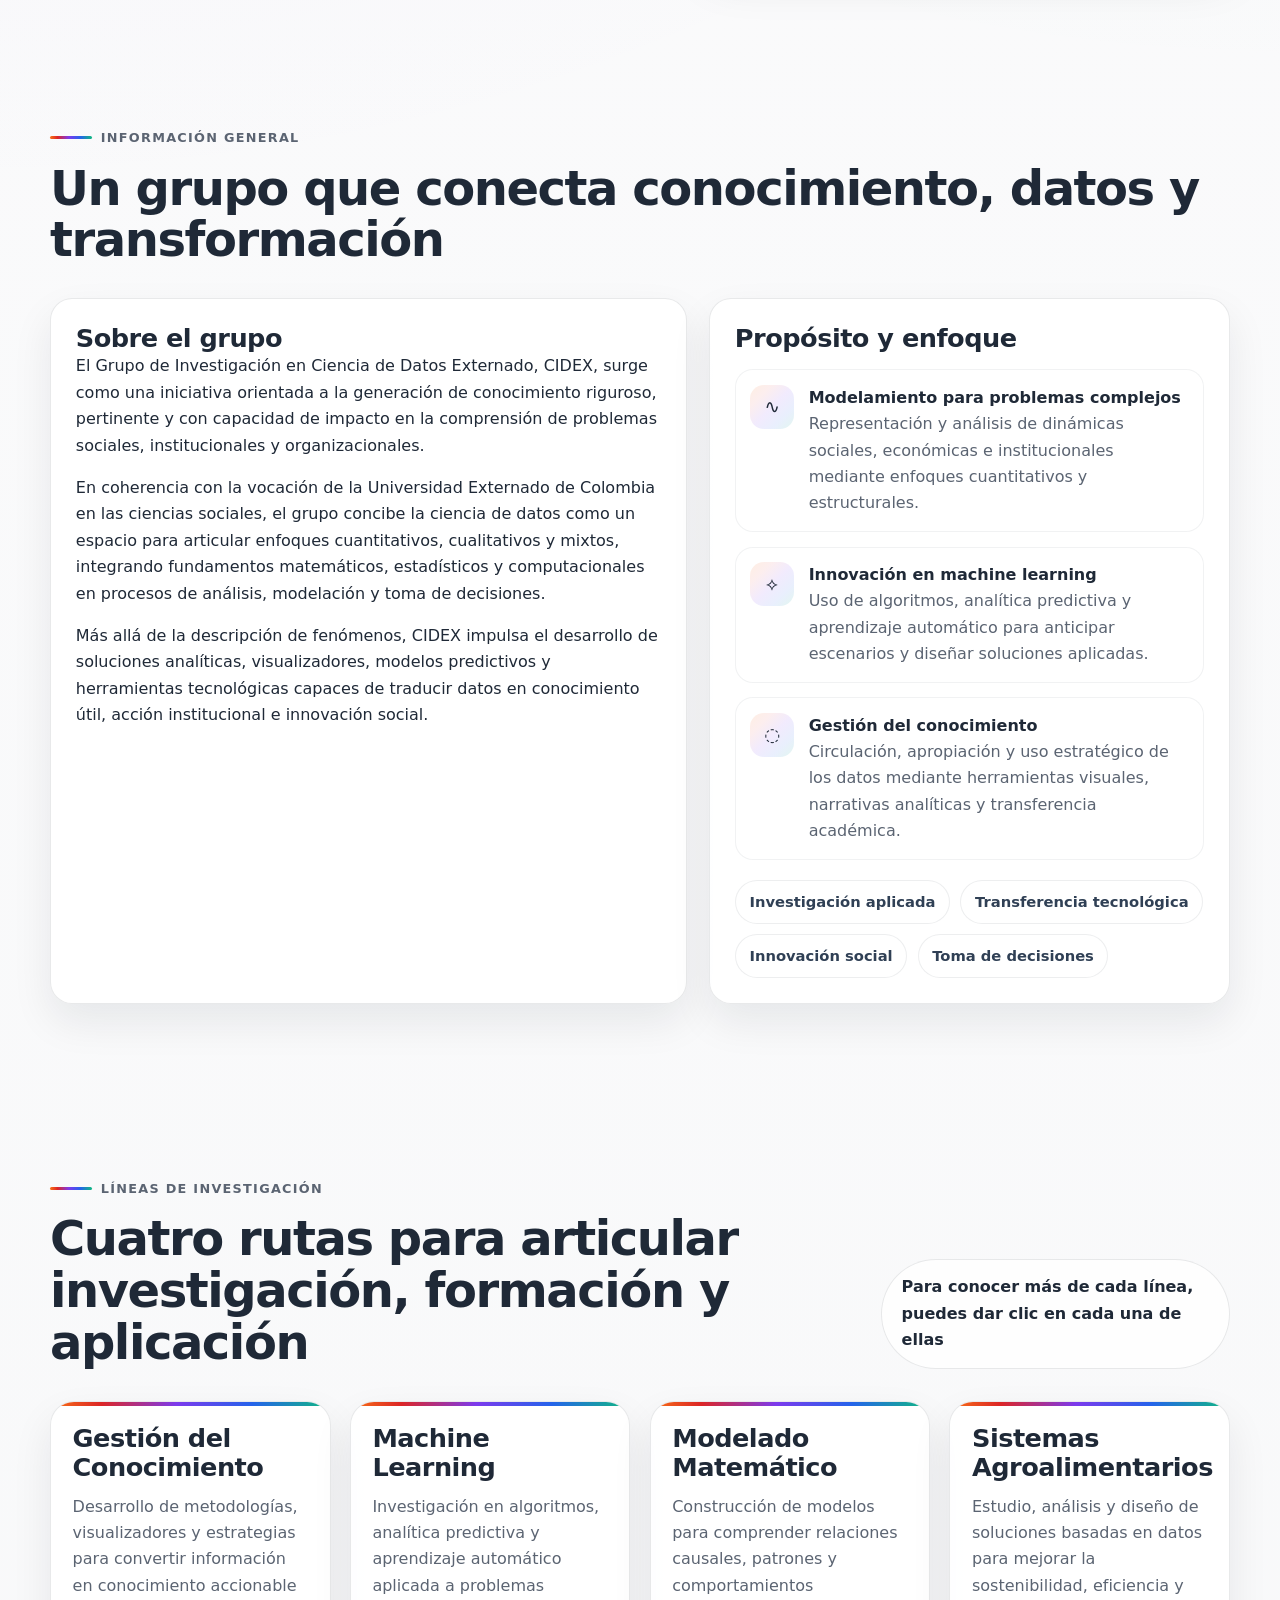
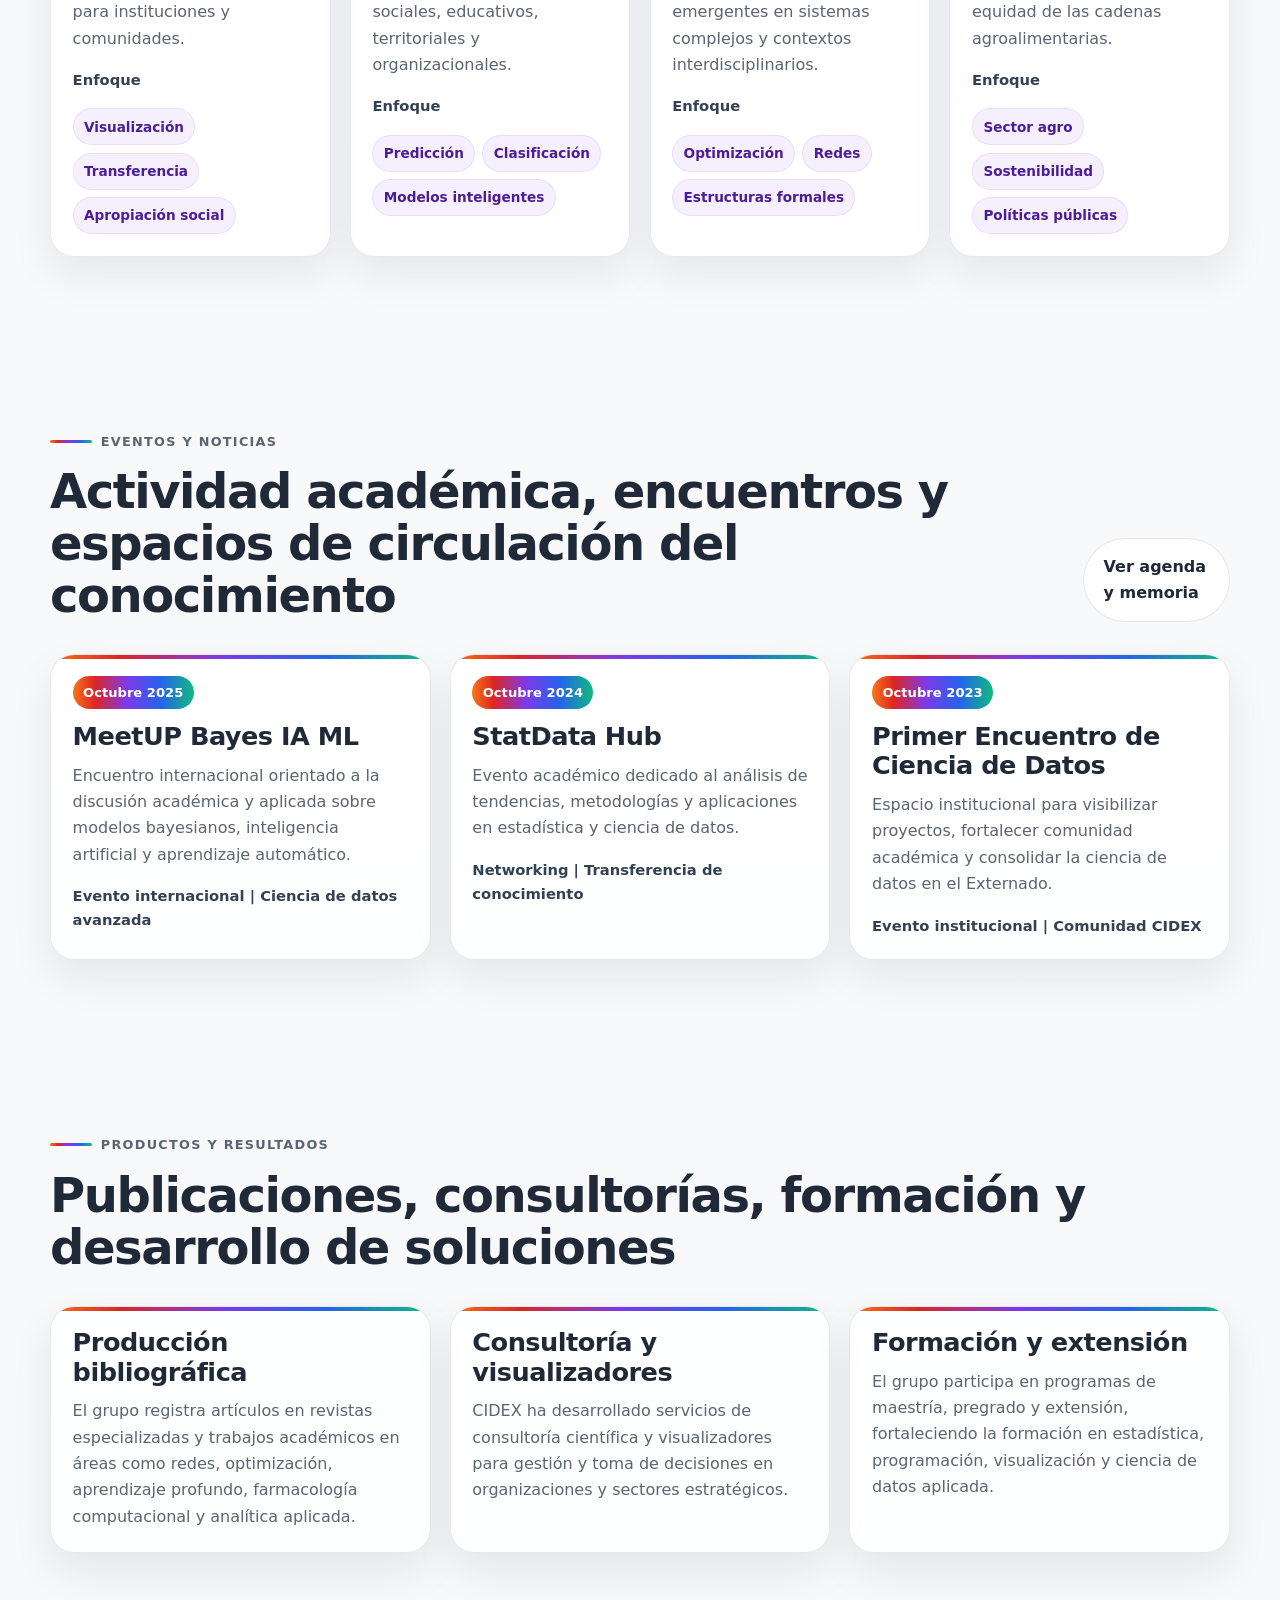
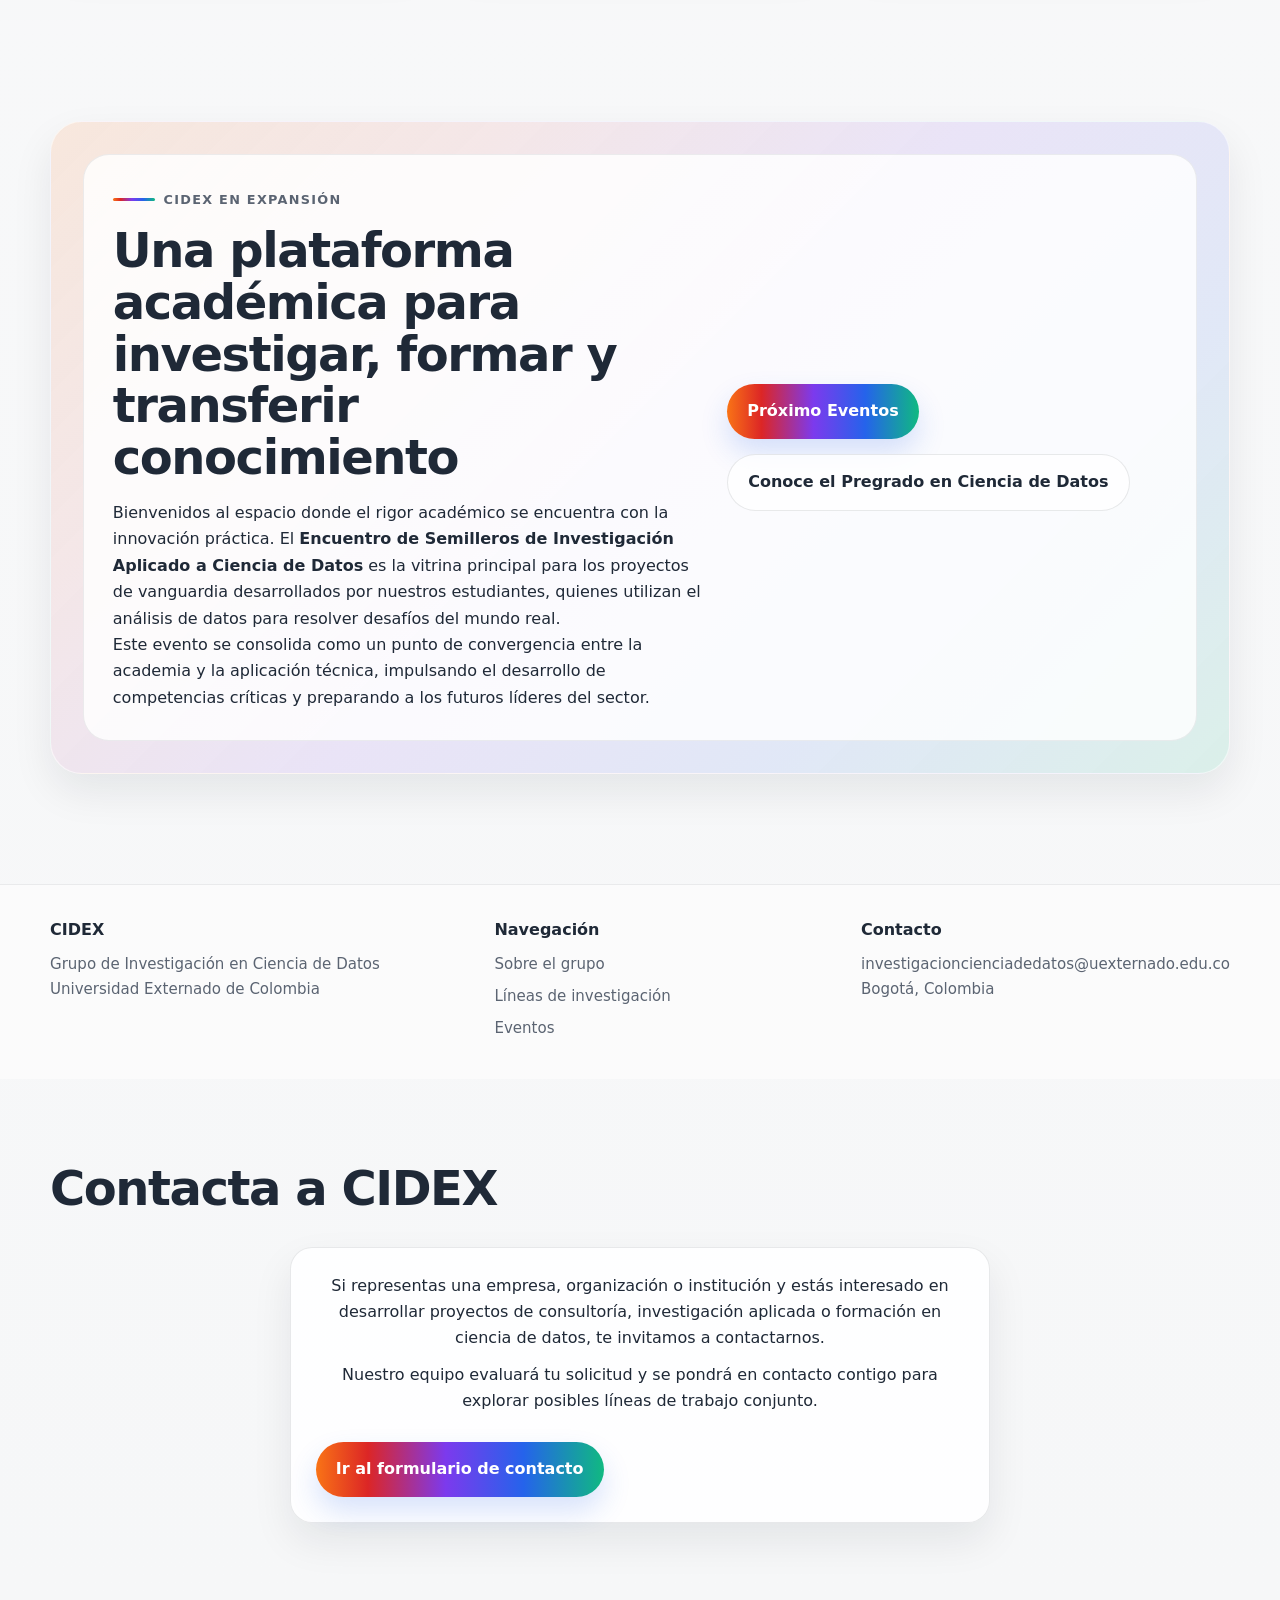
==== commit 34df87e7: "Actualiza index de la página CIDEX" ====
--- a/index.html
+++ b/index.html
@@ -628,6 +628,7 @@
                 <a href="#lineas">Líneas</a>
                 <a href="#eventos">Eventos</a>
                 <a href="#productos">Productos</a>
+                <a href="#contacto">Contacto</a>
             </nav>
         </div>
     </header>
@@ -776,12 +777,14 @@
 
         <section id="lineas" class="section">
             <div class="container">
+
                 <div class="section-header">
                     <div>
                         <div class="eyebrow">Líneas de investigación</div>
                         <h2>Cuatro rutas para articular investigación, formación y aplicación</h2>
                     </div>
-                    <a class="button-secondary" href="lineas/index.html">Ver todas las líneas</a>
+                    <a class="button-secondary" href="lineas/index.html">Para conocer más de cada línea, puedes dar clic
+                        en cada una de ellas</a>
                 </div>
 
                 <div class="cards-4">
@@ -941,14 +944,25 @@
                             <div class="eyebrow">CIDEX en expansión</div>
                             <h2>Una plataforma académica para investigar, formar y transferir conocimiento</h2>
                             <p class="lead" style="margin-top: 1rem;">
-                                Esta página principal funciona como punto de entrada al ecosistema del grupo.
-                                A partir de aquí puedes construir subpáginas para líneas de investigación,
-                                equipo, proyectos, publicaciones y memoria de eventos con una misma identidad visual.
+                            <p>
+                                Bienvenidos al espacio donde el rigor académico se encuentra con la innovación práctica.
+                                El <strong>Encuentro de Semilleros de Investigación Aplicado a Ciencia de Datos</strong>
+                                es la vitrina principal para los proyectos de vanguardia desarrollados por nuestros
+                                estudiantes, quienes utilizan el análisis de datos para resolver desafíos del mundo
+                                real.
+                            </p>
+                            <p>
+                                Este evento se consolida como un punto de convergencia entre la academia y la aplicación
+                                técnica, impulsando el desarrollo de competencias críticas y preparando a los futuros
+                                líderes del sector.
+                            </p>
                             </p>
                         </div>
                         <div class="hero-actions" style="justify-content: flex-start; margin-top: 0;">
-                            <a class="button" href="lineas/index.html">Crear subpáginas de líneas</a>
-                            <a class="button-secondary" href="eventos/index.html">Diseñar página de eventos</a>
+                            <a class="button" href="lineas/index.html">Próximo Eventos</a>
+                            <a class="button-secondary"
+                                href="https://www.uexternado.edu.co/departamento-de-matematicas/">Conoce el Pregrado en
+                                Ciencia de Datos </a>
                         </div>
                     </div>
                 </div>
@@ -978,6 +992,37 @@
             </div>
         </div>
     </footer>
+
+    <section id="contacto" class="section">
+        <div class="container">
+
+            <div class="section-header">
+                <h2>Contacta a CIDEX</h2>
+            </div>
+
+            <div class="card" style="max-width: 700px; margin: auto; text-align: center;">
+
+                <p>
+                    Si representas una empresa, organización o institución y estás interesado en
+                    desarrollar proyectos de consultoría, investigación aplicada o formación en ciencia de datos,
+                    te invitamos a contactarnos.
+                </p>
+
+                <p style="margin-top: 10px;">
+                    Nuestro equipo evaluará tu solicitud y se pondrá en contacto contigo para explorar
+                    posibles líneas de trabajo conjunto.
+                </p>
+
+                <div class="hero-actions">
+                    <a class="button" href="https://forms.office.com/r/kUM6BjwU23" target="_blank">
+                        Ir al formulario de contacto
+                    </a>
+                </div>
+
+            </div>
+
+        </div>
+    </section>
 </body>
 
 </html>
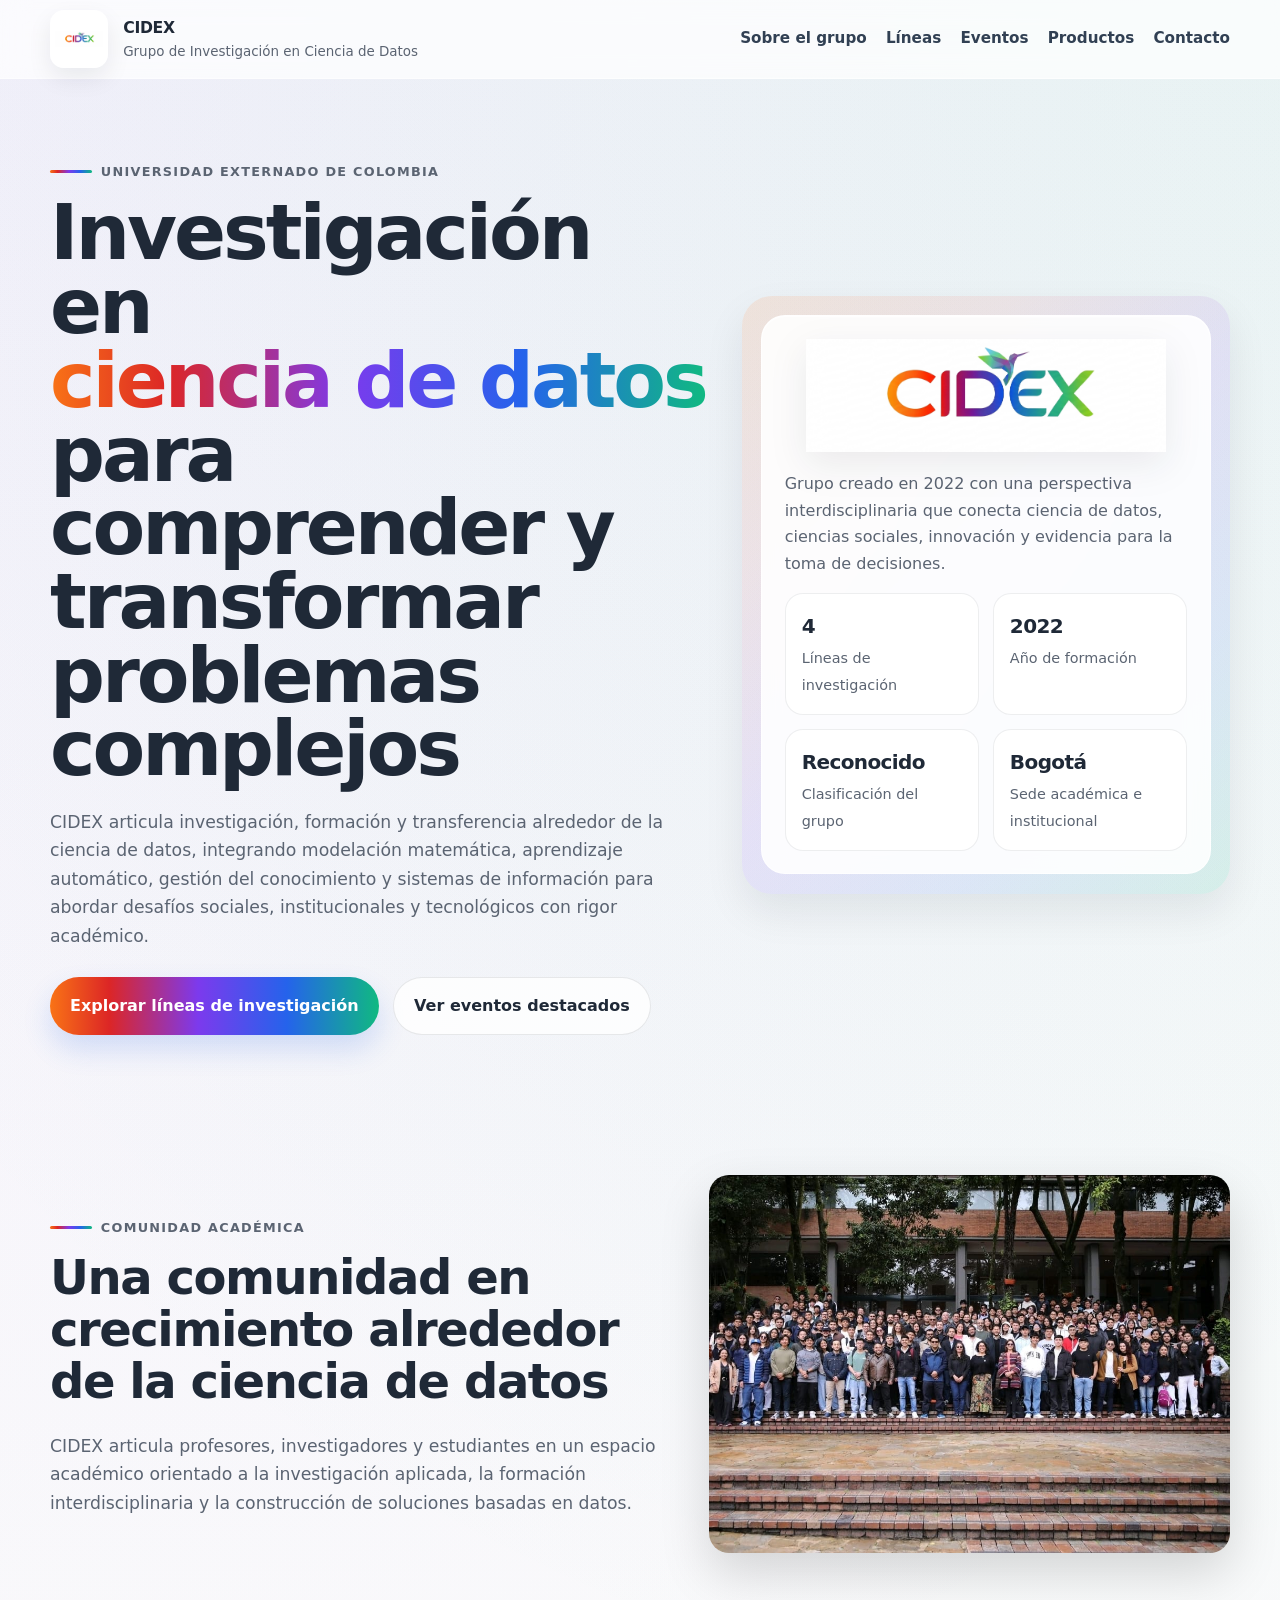
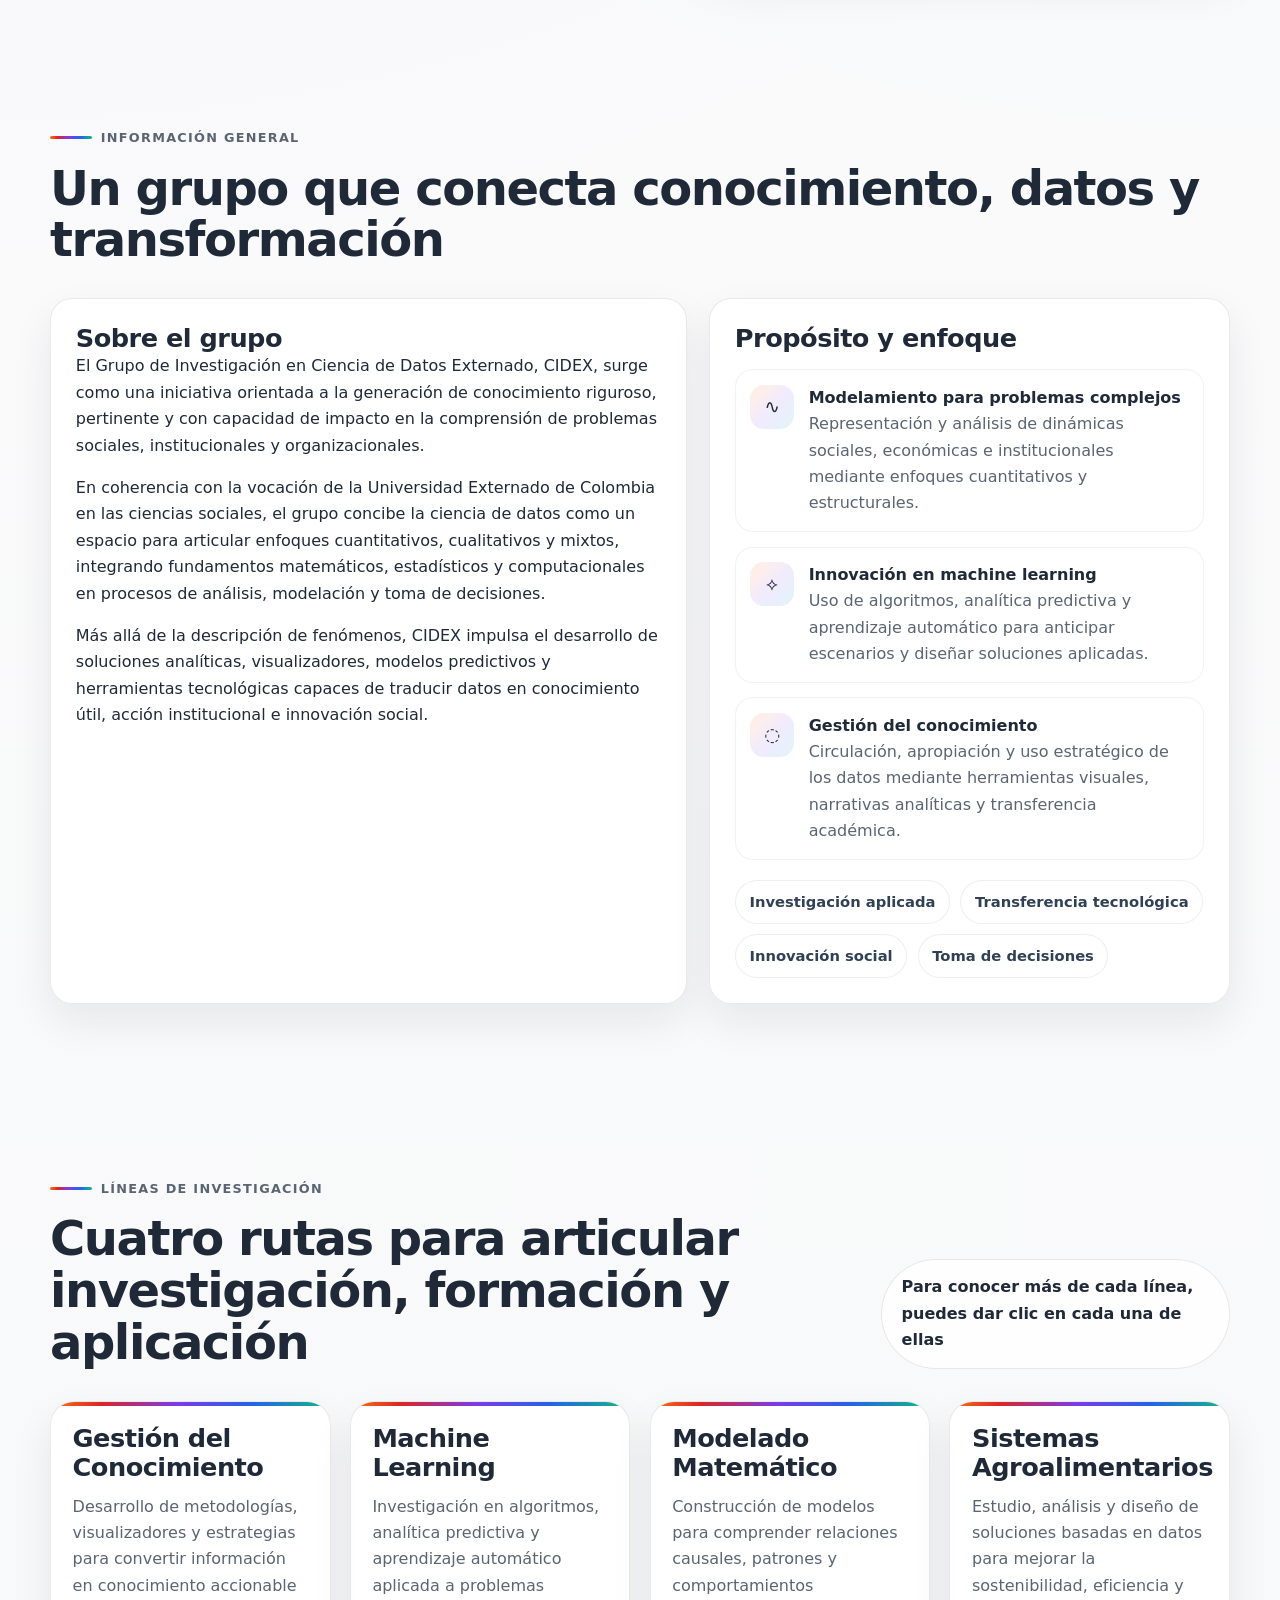
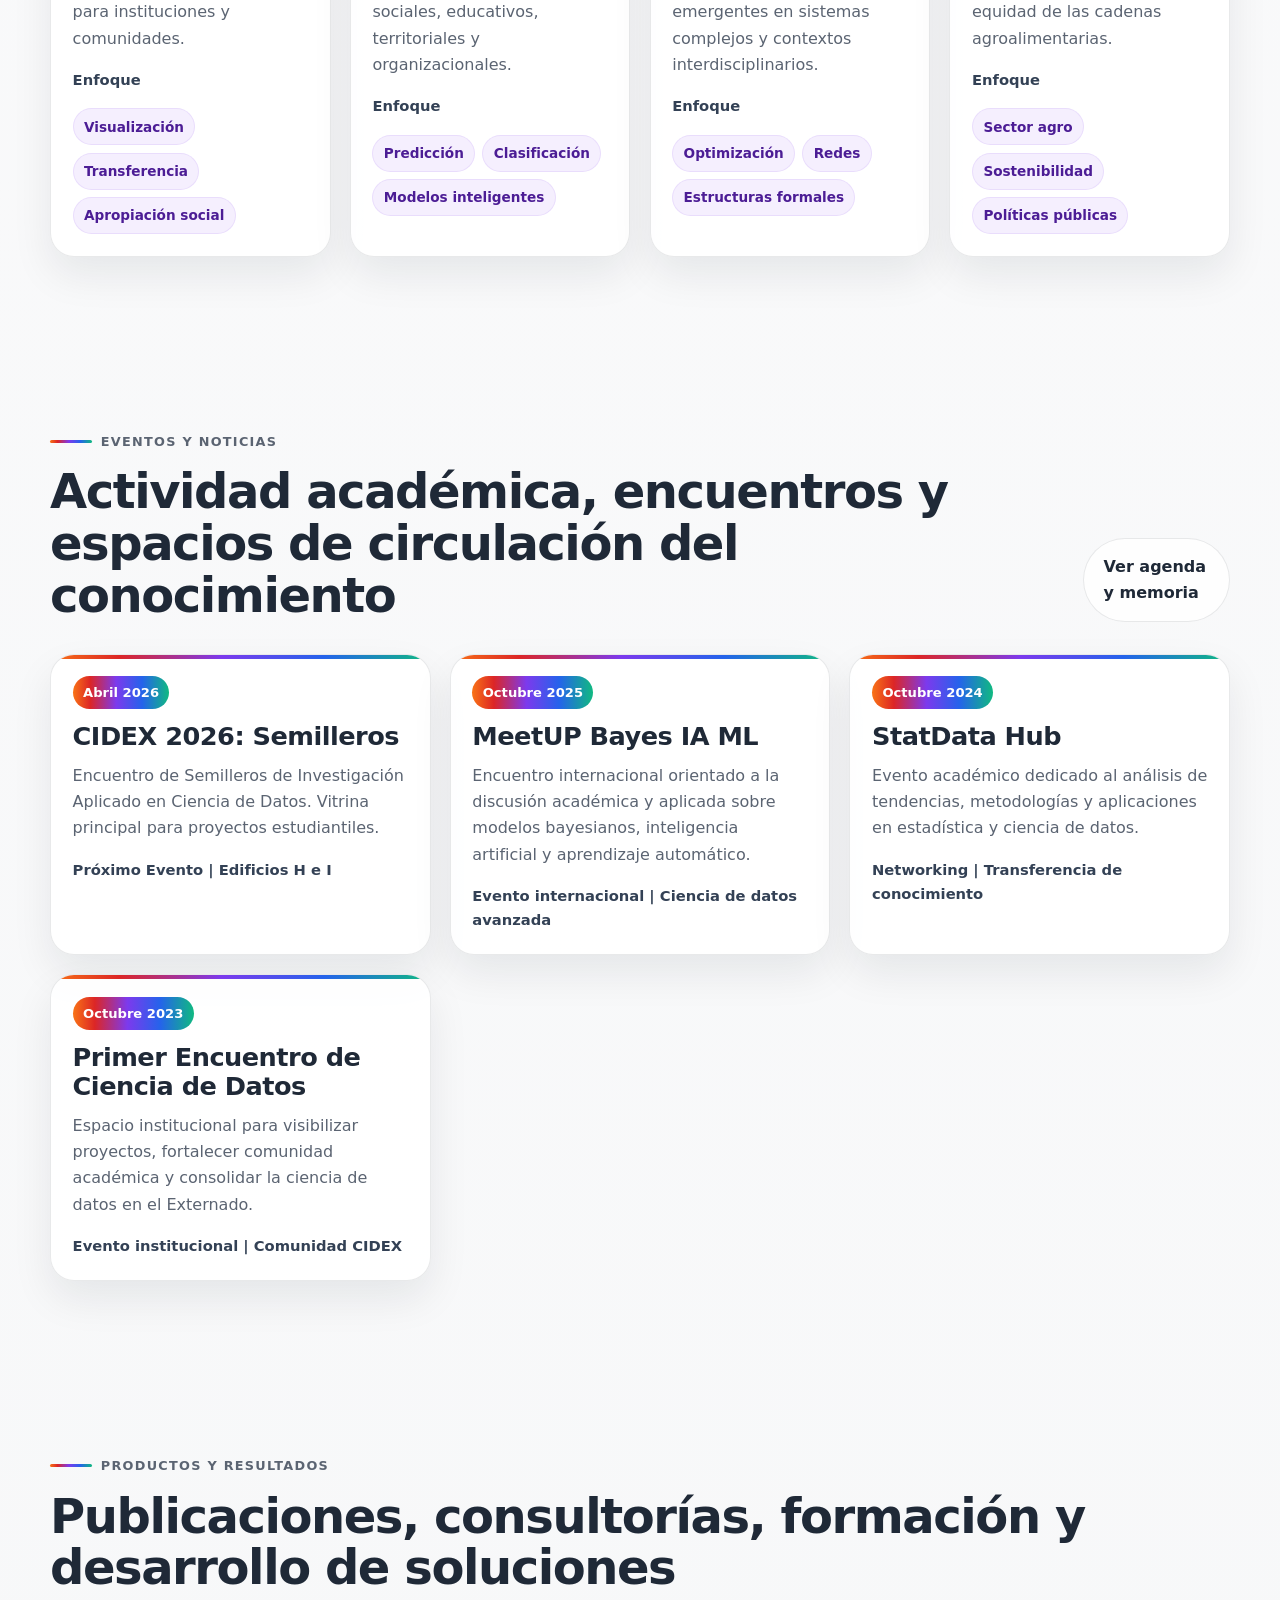
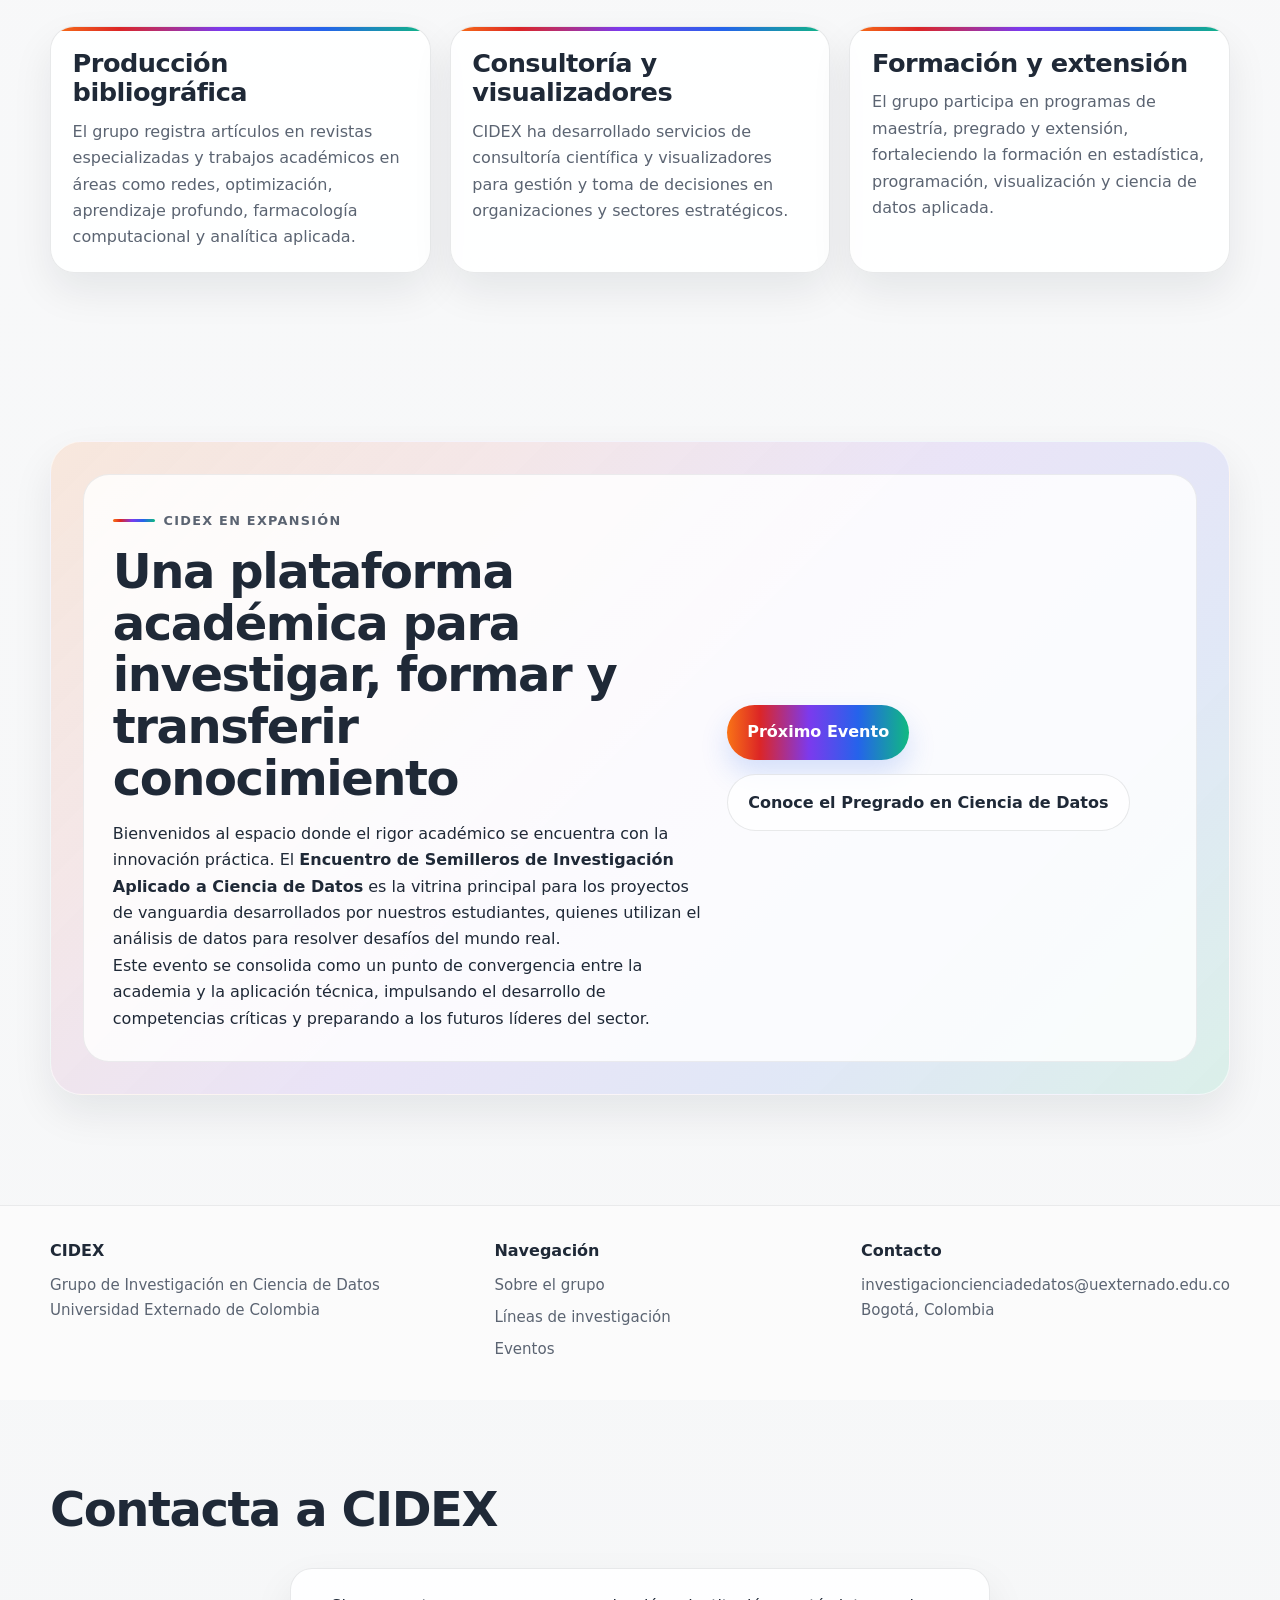
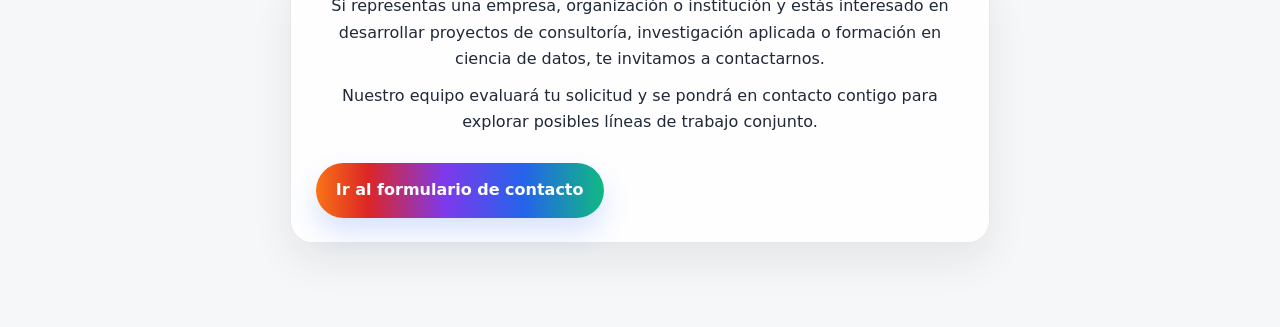
==== commit 5daf9986: "Actualización web CIDEX" ====
--- a/index.html
+++ b/index.html
@@ -860,6 +860,16 @@
                 <div class="cards-3">
 
                     <a class="news-card"
+                        href="evento.html">
+                        <span class="news-date">Abril 2026</span>
+                        <h3>CIDEX 2026: Semilleros</h3>
+                        <p>
+                            Encuentro de Semilleros de Investigación Aplicado en Ciencia de Datos. Vitrina principal para proyectos estudiantiles.
+                        </p>
+                        <div class="news-meta">Próximo Evento | Edificios H e I</div>
+                    </a>
+
+                    <a class="news-card"
                         href="https://www.uexternado.edu.co/departamento-de-matematicas/inicia-el-congreso-meetup-bayes-ia-ml-donde-el-conocimiento-y-la-tecnologia-se-encuentran/"
                         target="_blank">
                         <span class="news-date">Octubre 2025</span>
@@ -959,7 +969,7 @@
                             </p>
                         </div>
                         <div class="hero-actions" style="justify-content: flex-start; margin-top: 0;">
-                            <a class="button" href="lineas/index.html">Próximo Eventos</a>
+                            <a class="button" href="evento.html">Próximo Evento</a>
                             <a class="button-secondary"
                                 href="https://www.uexternado.edu.co/departamento-de-matematicas/">Conoce el Pregrado en
                                 Ciencia de Datos </a>
